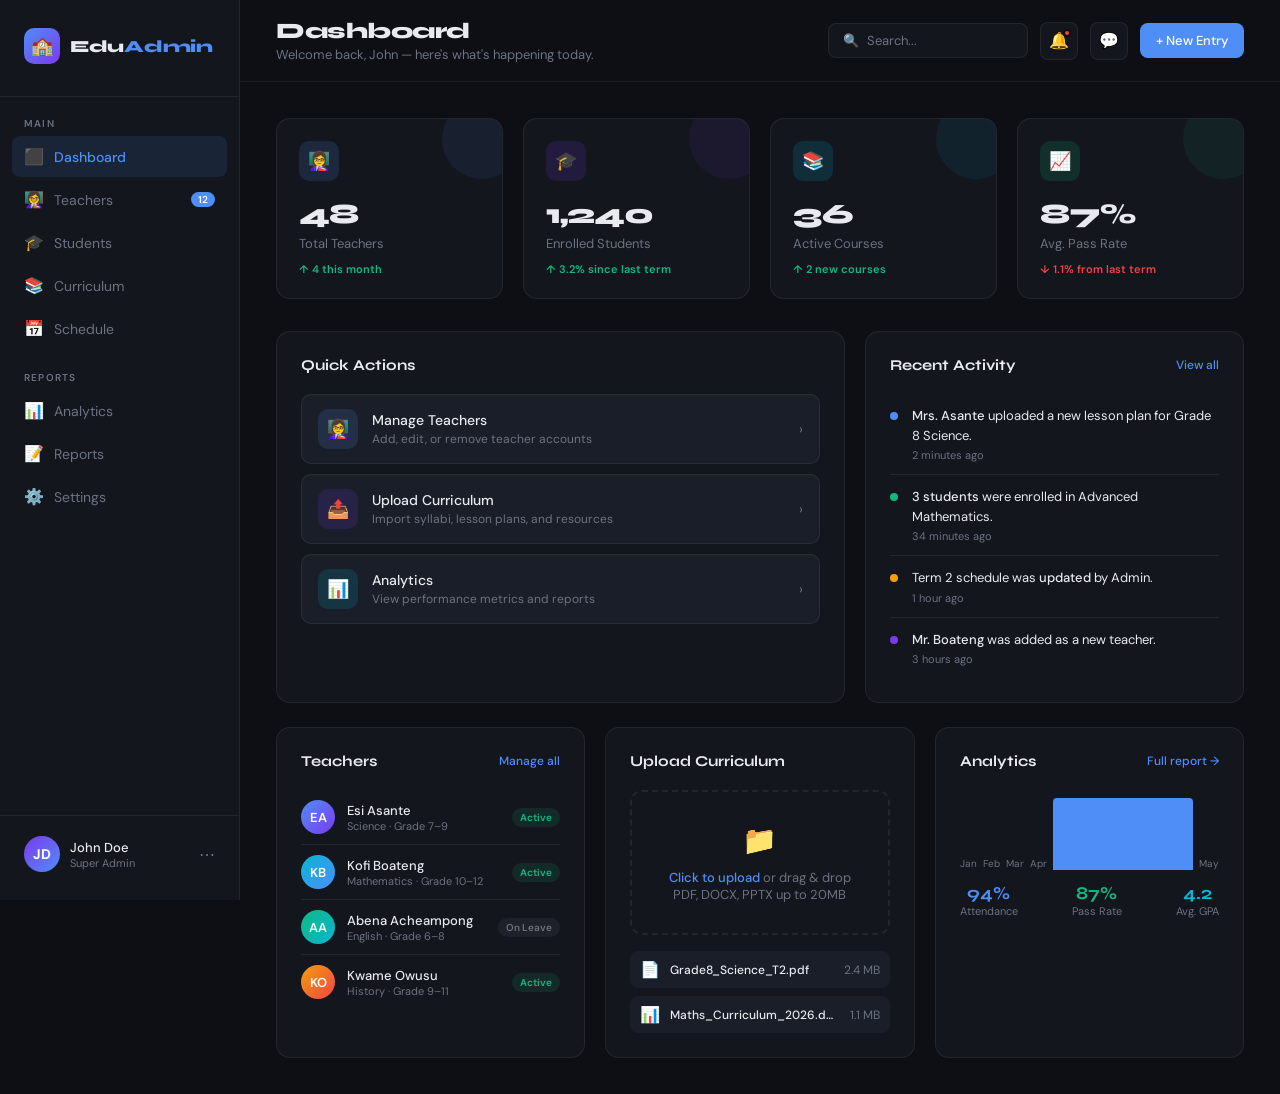
==== admin.html @ bd1aaef9 "Create admin.html" ====
<!DOCTYPE html>
<html lang="en">
<head>
  <meta charset="UTF-8">
  <meta name="viewport" content="width=device-width, initial-scale=1.0">
  <title>Admin Portal</title>
  <link href="https://fonts.googleapis.com/css2?family=DM+Sans:wght@300;400;500;600&family=Syne:wght@700;800&display=swap" rel="stylesheet">
  <style>
    *, *::before, *::after { box-sizing: border-box; margin: 0; padding: 0; }

    :root {
      --bg: #0d0f14;
      --surface: #13161d;
      --surface-2: #1a1e28;
      --border: rgba(255,255,255,0.07);
      --accent: #4f8ef7;
      --accent-2: #7c3aed;
      --accent-3: #06b6d4;
      --text: #e8eaf0;
      --muted: #6b7280;
      --success: #10b981;
      --warning: #f59e0b;
      --danger: #ef4444;
    }

    body {
      font-family: 'DM Sans', sans-serif;
      background: var(--bg);
      color: var(--text);
      min-height: 100vh;
      display: flex;
      overflow-x: hidden;
    }

    /* Sidebar */
    .sidebar {
      width: 240px;
      background: var(--surface);
      border-right: 1px solid var(--border);
      display: flex;
      flex-direction: column;
      padding: 28px 0;
      position: fixed;
      top: 0; left: 0; bottom: 0;
      z-index: 100;
      animation: slideInLeft 0.5s ease both;
    }

    @keyframes slideInLeft {
      from { transform: translateX(-20px); opacity: 0; }
      to   { transform: translateX(0);     opacity: 1; }
    }

    .logo {
      display: flex;
      align-items: center;
      gap: 10px;
      padding: 0 24px 32px;
      border-bottom: 1px solid var(--border);
      margin-bottom: 20px;
    }

    .logo-icon {
      width: 36px; height: 36px;
      background: linear-gradient(135deg, var(--accent), var(--accent-2));
      border-radius: 10px;
      display: flex; align-items: center; justify-content: center;
      font-size: 18px;
    }

    .logo-text {
      font-family: 'Syne', sans-serif;
      font-size: 17px;
      font-weight: 800;
      letter-spacing: -0.3px;
    }

    .logo-text span { color: var(--accent); }

    .nav-section {
      padding: 0 12px;
      margin-bottom: 8px;
    }

    .nav-label {
      font-size: 10px;
      font-weight: 600;
      letter-spacing: 1.2px;
      text-transform: uppercase;
      color: var(--muted);
      padding: 0 12px;
      margin-bottom: 6px;
    }

    .nav-item {
      display: flex;
      align-items: center;
      gap: 10px;
      padding: 10px 12px;
      border-radius: 8px;
      cursor: pointer;
      font-size: 14px;
      font-weight: 400;
      color: var(--muted);
      transition: all 0.2s ease;
      text-decoration: none;
      margin-bottom: 2px;
    }

    .nav-item:hover { background: var(--surface-2); color: var(--text); }

    .nav-item.active {
      background: rgba(79,142,247,0.12);
      color: var(--accent);
      font-weight: 500;
    }

    .nav-item .icon { font-size: 16px; width: 20px; text-align: center; }

    .nav-item .badge {
      margin-left: auto;
      background: var(--accent);
      color: #fff;
      font-size: 10px;
      font-weight: 600;
      padding: 1px 7px;
      border-radius: 20px;
    }

    .sidebar-footer {
      margin-top: auto;
      padding: 20px 24px 0;
      border-top: 1px solid var(--border);
    }

    .admin-profile {
      display: flex;
      align-items: center;
      gap: 10px;
    }

    .avatar {
      width: 36px; height: 36px;
      border-radius: 50%;
      background: linear-gradient(135deg, var(--accent-2), var(--accent));
      display: flex; align-items: center; justify-content: center;
      font-size: 14px; font-weight: 700;
      color: #fff; flex-shrink: 0;
    }

    .admin-info { flex: 1; min-width: 0; }
    .admin-name { font-size: 13px; font-weight: 500; }
    .admin-role { font-size: 11px; color: var(--muted); }

    /* Main content */
    .main {
      margin-left: 240px;
      flex: 1;
      display: flex;
      flex-direction: column;
    }

    /* Topbar */
    .topbar {
      display: flex;
      align-items: center;
      justify-content: space-between;
      padding: 18px 36px;
      border-bottom: 1px solid var(--border);
      background: var(--bg);
      position: sticky; top: 0; z-index: 50;
      animation: fadeDown 0.4s ease both;
    }

    @keyframes fadeDown {
      from { transform: translateY(-10px); opacity: 0; }
      to   { transform: translateY(0); opacity: 1; }
    }

    .page-title h1 {
      font-family: 'Syne', sans-serif;
      font-size: 22px;
      font-weight: 800;
      letter-spacing: -0.5px;
    }

    .page-title p { font-size: 13px; color: var(--muted); margin-top: 2px; }

    .topbar-actions { display: flex; align-items: center; gap: 12px; }

    .search-box {
      display: flex;
      align-items: center;
      gap: 8px;
      background: var(--surface);
      border: 1px solid var(--border);
      border-radius: 8px;
      padding: 8px 14px;
      font-size: 13px;
      color: var(--muted);
      width: 200px;
      cursor: text;
      transition: border 0.2s;
    }

    .search-box:hover { border-color: rgba(79,142,247,0.3); }

    .icon-btn {
      width: 38px; height: 38px;
      background: var(--surface);
      border: 1px solid var(--border);
      border-radius: 8px;
      display: flex; align-items: center; justify-content: center;
      cursor: pointer;
      font-size: 16px;
      transition: all 0.2s;
      position: relative;
    }

    .icon-btn:hover { background: var(--surface-2); border-color: rgba(79,142,247,0.3); }

    .notif-dot {
      width: 8px; height: 8px;
      background: var(--danger);
      border-radius: 50%;
      position: absolute;
      top: 6px; right: 6px;
      border: 2px solid var(--bg);
    }

    /* Content area */
    .content {
      padding: 36px;
      flex: 1;
    }

    /* Stats row */
    .stats-grid {
      display: grid;
      grid-template-columns: repeat(4, 1fr);
      gap: 20px;
      margin-bottom: 32px;
    }

    .stat-card {
      background: var(--surface);
      border: 1px solid var(--border);
      border-radius: 14px;
      padding: 22px;
      position: relative;
      overflow: hidden;
      animation: fadeUp 0.5s ease both;
    }

    .stat-card:nth-child(1) { animation-delay: 0.05s; }
    .stat-card:nth-child(2) { animation-delay: 0.10s; }
    .stat-card:nth-child(3) { animation-delay: 0.15s; }
    .stat-card:nth-child(4) { animation-delay: 0.20s; }

    @keyframes fadeUp {
      from { transform: translateY(16px); opacity: 0; }
      to   { transform: translateY(0);    opacity: 1; }
    }

    .stat-card::before {
      content: '';
      position: absolute;
      top: 0; right: 0;
      width: 80px; height: 80px;
      border-radius: 50%;
      opacity: 0.08;
      transform: translate(20px, -20px);
    }

    .stat-card.blue::before   { background: var(--accent); }
    .stat-card.purple::before { background: var(--accent-2); }
    .stat-card.cyan::before   { background: var(--accent-3); }
    .stat-card.green::before  { background: var(--success); }

    .stat-icon {
      width: 40px; height: 40px;
      border-radius: 10px;
      display: flex; align-items: center; justify-content: center;
      font-size: 18px;
      margin-bottom: 16px;
    }

    .stat-card.blue   .stat-icon { background: rgba(79,142,247,0.15); }
    .stat-card.purple .stat-icon { background: rgba(124,58,237,0.15); }
    .stat-card.cyan   .stat-icon { background: rgba(6,182,212,0.15); }
    .stat-card.green  .stat-icon { background: rgba(16,185,129,0.15); }

    .stat-value {
      font-family: 'Syne', sans-serif;
      font-size: 28px;
      font-weight: 800;
      letter-spacing: -1px;
      margin-bottom: 4px;
    }

    .stat-label { font-size: 13px; color: var(--muted); }

    .stat-change {
      font-size: 11px;
      font-weight: 600;
      margin-top: 10px;
      display: flex;
      align-items: center;
      gap: 4px;
    }

    .stat-change.up   { color: var(--success); }
    .stat-change.down { color: var(--danger);  }

    /* Cards grid */
    .cards-grid {
      display: grid;
      grid-template-columns: 1.5fr 1fr;
      gap: 20px;
      margin-bottom: 24px;
    }

    .panel {
      background: var(--surface);
      border: 1px solid var(--border);
      border-radius: 14px;
      padding: 24px;
      animation: fadeUp 0.5s ease both;
      animation-delay: 0.25s;
    }

    .panel-header {
      display: flex;
      align-items: center;
      justify-content: space-between;
      margin-bottom: 20px;
    }

    .panel-title {
      font-family: 'Syne', sans-serif;
      font-size: 15px;
      font-weight: 700;
    }

    .panel-action {
      font-size: 12px;
      color: var(--accent);
      cursor: pointer;
      font-weight: 500;
    }

    .panel-action:hover { text-decoration: underline; }

    /* Quick actions */
    .action-list { display: flex; flex-direction: column; gap: 10px; }

    .action-item {
      display: flex;
      align-items: center;
      gap: 14px;
      padding: 14px 16px;
      background: var(--surface-2);
      border: 1px solid var(--border);
      border-radius: 10px;
      cursor: pointer;
      transition: all 0.2s ease;
      text-decoration: none;
      color: inherit;
    }

    .action-item:hover {
      border-color: rgba(79,142,247,0.3);
      transform: translateX(4px);
    }

    .action-item-icon {
      width: 40px; height: 40px;
      border-radius: 10px;
      display: flex; align-items: center; justify-content: center;
      font-size: 18px;
      flex-shrink: 0;
    }

    .action-item-icon.blue   { background: rgba(79,142,247,0.15); }
    .action-item-icon.purple { background: rgba(124,58,237,0.15); }
    .action-item-icon.cyan   { background: rgba(6,182,212,0.15);  }

    .action-item-info { flex: 1; }
    .action-item-title { font-size: 14px; font-weight: 500; margin-bottom: 2px; }
    .action-item-desc  { font-size: 12px; color: var(--muted); }
    .action-item-arrow { color: var(--muted); font-size: 14px; }

    /* Activity feed */
    .activity-list { display: flex; flex-direction: column; gap: 0; }

    .activity-item {
      display: flex;
      gap: 14px;
      padding: 12px 0;
      border-bottom: 1px solid var(--border);
      animation: fadeUp 0.4s ease both;
    }

    .activity-item:last-child { border-bottom: none; }
    .activity-item:nth-child(1) { animation-delay: 0.30s; }
    .activity-item:nth-child(2) { animation-delay: 0.35s; }
    .activity-item:nth-child(3) { animation-delay: 0.40s; }
    .activity-item:nth-child(4) { animation-delay: 0.45s; }

    .activity-dot {
      width: 8px; height: 8px;
      border-radius: 50%;
      margin-top: 6px;
      flex-shrink: 0;
    }

    .activity-dot.blue   { background: var(--accent);   }
    .activity-dot.green  { background: var(--success);  }
    .activity-dot.yellow { background: var(--warning);  }
    .activity-dot.purple { background: var(--accent-2); }

    .activity-text { font-size: 13px; line-height: 1.5; }
    .activity-text strong { font-weight: 500; }
    .activity-time { font-size: 11px; color: var(--muted); margin-top: 3px; }

    /* Bottom row */
    .bottom-grid {
      display: grid;
      grid-template-columns: 1fr 1fr 1fr;
      gap: 20px;
    }

    /* Teacher list */
    .teacher-item {
      display: flex;
      align-items: center;
      gap: 12px;
      padding: 10px 0;
      border-bottom: 1px solid var(--border);
    }

    .teacher-item:last-child { border-bottom: none; }

    .teacher-avatar {
      width: 34px; height: 34px;
      border-radius: 50%;
      display: flex; align-items: center; justify-content: center;
      font-size: 13px; font-weight: 600;
      color: #fff; flex-shrink: 0;
    }

    .teacher-name { font-size: 13px; font-weight: 500; }
    .teacher-subject { font-size: 11px; color: var(--muted); }

    .teacher-status {
      margin-left: auto;
      font-size: 10px;
      font-weight: 600;
      padding: 3px 8px;
      border-radius: 20px;
    }

    .teacher-status.active {
      background: rgba(16,185,129,0.12);
      color: var(--success);
    }

    .teacher-status.inactive {
      background: rgba(107,114,128,0.12);
      color: var(--muted);
    }

    /* Upload zone */
    .upload-zone {
      border: 2px dashed var(--border);
      border-radius: 12px;
      padding: 30px 20px;
      text-align: center;
      cursor: pointer;
      transition: all 0.2s;
      margin-bottom: 16px;
    }

    .upload-zone:hover {
      border-color: rgba(79,142,247,0.5);
      background: rgba(79,142,247,0.04);
    }

    .upload-icon { font-size: 28px; margin-bottom: 10px; }
    .upload-text { font-size: 13px; color: var(--muted); }
    .upload-text strong { color: var(--accent); font-weight: 500; }

    .recent-files { display: flex; flex-direction: column; gap: 8px; }

    .file-item {
      display: flex;
      align-items: center;
      gap: 10px;
      padding: 8px 10px;
      background: var(--surface-2);
      border-radius: 8px;
      font-size: 12px;
    }

    .file-item-icon { font-size: 16px; }
    .file-item-name { flex: 1; font-weight: 500; white-space: nowrap; overflow: hidden; text-overflow: ellipsis; }
    .file-item-size { color: var(--muted); flex-shrink: 0; }

    /* Analytics mini */
    .chart-bars {
      display: flex;
      align-items: flex-end;
      gap: 6px;
      height: 80px;
      margin-bottom: 12px;
    }

    .bar-wrap { flex: 1; display: flex; flex-direction: column; align-items: center; gap: 4px; }

    .bar {
      width: 100%;
      border-radius: 4px 4px 0 0;
      background: rgba(79,142,247,0.25);
      transition: background 0.2s;
      cursor: pointer;
      animation: growBar 0.6s ease both;
    }

    @keyframes growBar {
      from { transform: scaleY(0); transform-origin: bottom; }
      to   { transform: scaleY(1); transform-origin: bottom; }
    }

    .bar:hover { background: var(--accent); }
    .bar.highlight { background: var(--accent); }

    .bar-label { font-size: 10px; color: var(--muted); }

    .analytics-summary {
      display: flex;
      justify-content: space-between;
      gap: 12px;
    }

    .mini-stat { text-align: center; }
    .mini-stat-val { font-size: 18px; font-weight: 700; font-family: 'Syne', sans-serif; }
    .mini-stat-lbl { font-size: 11px; color: var(--muted); }

    /* Btn */
    .btn {
      display: inline-flex;
      align-items: center;
      gap: 6px;
      padding: 9px 16px;
      border-radius: 8px;
      font-size: 13px;
      font-weight: 500;
      cursor: pointer;
      border: none;
      transition: all 0.2s;
      font-family: inherit;
    }

    .btn-primary {
      background: var(--accent);
      color: #fff;
    }

    .btn-primary:hover { background: #3a7de8; transform: translateY(-1px); }

    .btn-ghost {
      background: transparent;
      color: var(--muted);
      border: 1px solid var(--border);
    }

    .btn-ghost:hover { background: var(--surface-2); color: var(--text); }

    /* Scrollbar */
    ::-webkit-scrollbar { width: 6px; }
    ::-webkit-scrollbar-track { background: transparent; }
    ::-webkit-scrollbar-thumb { background: var(--surface-2); border-radius: 3px; }
  </style>
</head>
<body>

  <!-- Sidebar -->
  <aside class="sidebar">
    <div class="logo">
      <div class="logo-icon">🏫</div>
      <div class="logo-text">Edu<span>Admin</span></div>
    </div>

    <div class="nav-section">
      <div class="nav-label">Main</div>
      <a class="nav-item active" href="#">
        <span class="icon">⬛</span> Dashboard
      </a>
      <a class="nav-item" href="#">
        <span class="icon">👩‍🏫</span> Teachers
        <span class="badge">12</span>
      </a>
      <a class="nav-item" href="#">
        <span class="icon">🎓</span> Students
      </a>
      <a class="nav-item" href="#">
        <span class="icon">📚</span> Curriculum
      </a>
      <a class="nav-item" href="#">
        <span class="icon">📅</span> Schedule
      </a>
    </div>

    <div class="nav-section" style="margin-top: 12px;">
      <div class="nav-label">Reports</div>
      <a class="nav-item" href="#">
        <span class="icon">📊</span> Analytics
      </a>
      <a class="nav-item" href="#">
        <span class="icon">📝</span> Reports
      </a>
      <a class="nav-item" href="#">
        <span class="icon">⚙️</span> Settings
      </a>
    </div>

    <div class="sidebar-footer">
      <div class="admin-profile">
        <div class="avatar">JD</div>
        <div class="admin-info">
          <div class="admin-name">John Doe</div>
          <div class="admin-role">Super Admin</div>
        </div>
        <span style="cursor:pointer; color: var(--muted); font-size:16px;">⋯</span>
      </div>
    </div>
  </aside>

  <!-- Main -->
  <div class="main">

    <!-- Topbar -->
    <header class="topbar">
      <div class="page-title">
        <h1>Dashboard</h1>
        <p>Welcome back, John — here's what's happening today.</p>
      </div>
      <div class="topbar-actions">
        <div class="search-box">
          🔍 <span>Search...</span>
        </div>
        <div class="icon-btn">
          🔔
          <span class="notif-dot"></span>
        </div>
        <div class="icon-btn">💬</div>
        <button class="btn btn-primary">+ New Entry</button>
      </div>
    </header>

    <!-- Content -->
    <div class="content">

      <!-- Stats -->
      <div class="stats-grid">
        <div class="stat-card blue">
          <div class="stat-icon">👩‍🏫</div>
          <div class="stat-value">48</div>
          <div class="stat-label">Total Teachers</div>
          <div class="stat-change up">↑ 4 this month</div>
        </div>
        <div class="stat-card purple">
          <div class="stat-icon">🎓</div>
          <div class="stat-value">1,240</div>
          <div class="stat-label">Enrolled Students</div>
          <div class="stat-change up">↑ 3.2% since last term</div>
        </div>
        <div class="stat-card cyan">
          <div class="stat-icon">📚</div>
          <div class="stat-value">36</div>
          <div class="stat-label">Active Courses</div>
          <div class="stat-change up">↑ 2 new courses</div>
        </div>
        <div class="stat-card green">
          <div class="stat-icon">📈</div>
          <div class="stat-value">87%</div>
          <div class="stat-label">Avg. Pass Rate</div>
          <div class="stat-change down">↓ 1.1% from last term</div>
        </div>
      </div>

      <!-- Cards row -->
      <div class="cards-grid">

        <!-- Quick Actions -->
        <div class="panel">
          <div class="panel-header">
            <div class="panel-title">Quick Actions</div>
          </div>
          <div class="action-list">
            <a class="action-item" href="#">
              <div class="action-item-icon blue">👩‍🏫</div>
              <div class="action-item-info">
                <div class="action-item-title">Manage Teachers</div>
                <div class="action-item-desc">Add, edit, or remove teacher accounts</div>
              </div>
              <span class="action-item-arrow">›</span>
            </a>
            <a class="action-item" href="#">
              <div class="action-item-icon purple">📤</div>
              <div class="action-item-info">
                <div class="action-item-title">Upload Curriculum</div>
                <div class="action-item-desc">Import syllabi, lesson plans, and resources</div>
              </div>
              <span class="action-item-arrow">›</span>
            </a>
            <a class="action-item" href="#">
              <div class="action-item-icon cyan">📊</div>
              <div class="action-item-info">
                <div class="action-item-title">Analytics</div>
                <div class="action-item-desc">View performance metrics and reports</div>
              </div>
              <span class="action-item-arrow">›</span>
            </a>
          </div>
        </div>

        <!-- Recent Activity -->
        <div class="panel">
          <div class="panel-header">
            <div class="panel-title">Recent Activity</div>
            <span class="panel-action">View all</span>
          </div>
          <div class="activity-list">
            <div class="activity-item">
              <div class="activity-dot blue"></div>
              <div>
                <div class="activity-text"><strong>Mrs. Asante</strong> uploaded a new lesson plan for Grade 8 Science.</div>
                <div class="activity-time">2 minutes ago</div>
              </div>
            </div>
            <div class="activity-item">
              <div class="activity-dot green"></div>
              <div>
                <div class="activity-text"><strong>3 students</strong> were enrolled in Advanced Mathematics.</div>
                <div class="activity-time">34 minutes ago</div>
              </div>
            </div>
            <div class="activity-item">
              <div class="activity-dot yellow"></div>
              <div>
                <div class="activity-text">Term 2 schedule was <strong>updated</strong> by Admin.</div>
                <div class="activity-time">1 hour ago</div>
              </div>
            </div>
            <div class="activity-item">
              <div class="activity-dot purple"></div>
              <div>
                <div class="activity-text"><strong>Mr. Boateng</strong> was added as a new teacher.</div>
                <div class="activity-time">3 hours ago</div>
              </div>
            </div>
          </div>
        </div>
      </div>

      <!-- Bottom row -->
      <div class="bottom-grid">

        <!-- Teachers -->
        <div class="panel">
          <div class="panel-header">
            <div class="panel-title">Teachers</div>
            <span class="panel-action">Manage all</span>
          </div>
          <div>
            <div class="teacher-item">
              <div class="teacher-avatar" style="background: linear-gradient(135deg,#4f8ef7,#7c3aed);">EA</div>
              <div>
                <div class="teacher-name">Esi Asante</div>
                <div class="teacher-subject">Science · Grade 7–9</div>
              </div>
              <span class="teacher-status active">Active</span>
            </div>
            <div class="teacher-item">
              <div class="teacher-avatar" style="background: linear-gradient(135deg,#06b6d4,#4f8ef7);">KB</div>
              <div>
                <div class="teacher-name">Kofi Boateng</div>
                <div class="teacher-subject">Mathematics · Grade 10–12</div>
              </div>
              <span class="teacher-status active">Active</span>
            </div>
            <div class="teacher-item">
              <div class="teacher-avatar" style="background: linear-gradient(135deg,#10b981,#06b6d4);">AA</div>
              <div>
                <div class="teacher-name">Abena Acheampong</div>
                <div class="teacher-subject">English · Grade 6–8</div>
              </div>
              <span class="teacher-status inactive">On Leave</span>
            </div>
            <div class="teacher-item">
              <div class="teacher-avatar" style="background: linear-gradient(135deg,#f59e0b,#ef4444);">KO</div>
              <div>
                <div class="teacher-name">Kwame Owusu</div>
                <div class="teacher-subject">History · Grade 9–11</div>
              </div>
              <span class="teacher-status active">Active</span>
            </div>
          </div>
        </div>

        <!-- Upload Curriculum -->
        <div class="panel">
          <div class="panel-header">
            <div class="panel-title">Upload Curriculum</div>
          </div>
          <div class="upload-zone">
            <div class="upload-icon">📁</div>
            <div class="upload-text"><strong>Click to upload</strong> or drag & drop<br>PDF, DOCX, PPTX up to 20MB</div>
          </div>
          <div class="recent-files">
            <div class="file-item">
              <span class="file-item-icon">📄</span>
              <span class="file-item-name">Grade8_Science_T2.pdf</span>
              <span class="file-item-size">2.4 MB</span>
            </div>
            <div class="file-item">
              <span class="file-item-icon">📊</span>
              <span class="file-item-name">Maths_Curriculum_2026.docx</span>
              <span class="file-item-size">1.1 MB</span>
            </div>
          </div>
        </div>

        <!-- Analytics -->
        <div class="panel">
          <div class="panel-header">
            <div class="panel-title">Analytics</div>
            <span class="panel-action">Full report →</span>
          </div>
          <div class="chart-bars">
            <div class="bar-wrap">
              <div class="bar" style="height:45%; animation-delay:0.3s;"></div>
              <span class="bar-label">Jan</span>
            </div>
            <div class="bar-wrap">
              <div class="bar" style="height:62%; animation-delay:0.35s;"></div>
              <span class="bar-label">Feb</span>
            </div>
            <div class="bar-wrap">
              <div class="bar" style="height:55%; animation-delay:0.40s;"></div>
              <span class="bar-label">Mar</span>
            </div>
            <div class="bar-wrap">
              <div class="bar" style="height:78%; animation-delay:0.45s;"></div>
              <span class="bar-label">Apr</span>
            </div>
            <div class="bar highlight" style="height:90%; animation-delay:0.50s; border-radius:4px 4px 0 0;"></div>
            <div class="bar-wrap" style="flex:1; align-items:center;">
              <div class="bar highlight" style="height:90%; animation-delay:0.50s; width:100%;"></div>
              <span class="bar-label">May</span>
            </div>
          </div>
          <div class="analytics-summary">
            <div class="mini-stat">
              <div class="mini-stat-val" style="color:var(--accent);">94%</div>
              <div class="mini-stat-lbl">Attendance</div>
            </div>
            <div class="mini-stat">
              <div class="mini-stat-val" style="color:var(--success);">87%</div>
              <div class="mini-stat-lbl">Pass Rate</div>
            </div>
            <div class="mini-stat">
              <div class="mini-stat-val" style="color:var(--accent-3);">4.2</div>
              <div class="mini-stat-lbl">Avg. GPA</div>
            </div>
          </div>
        </div>

      </div>
    </div>
  </div>

</body>
</html>
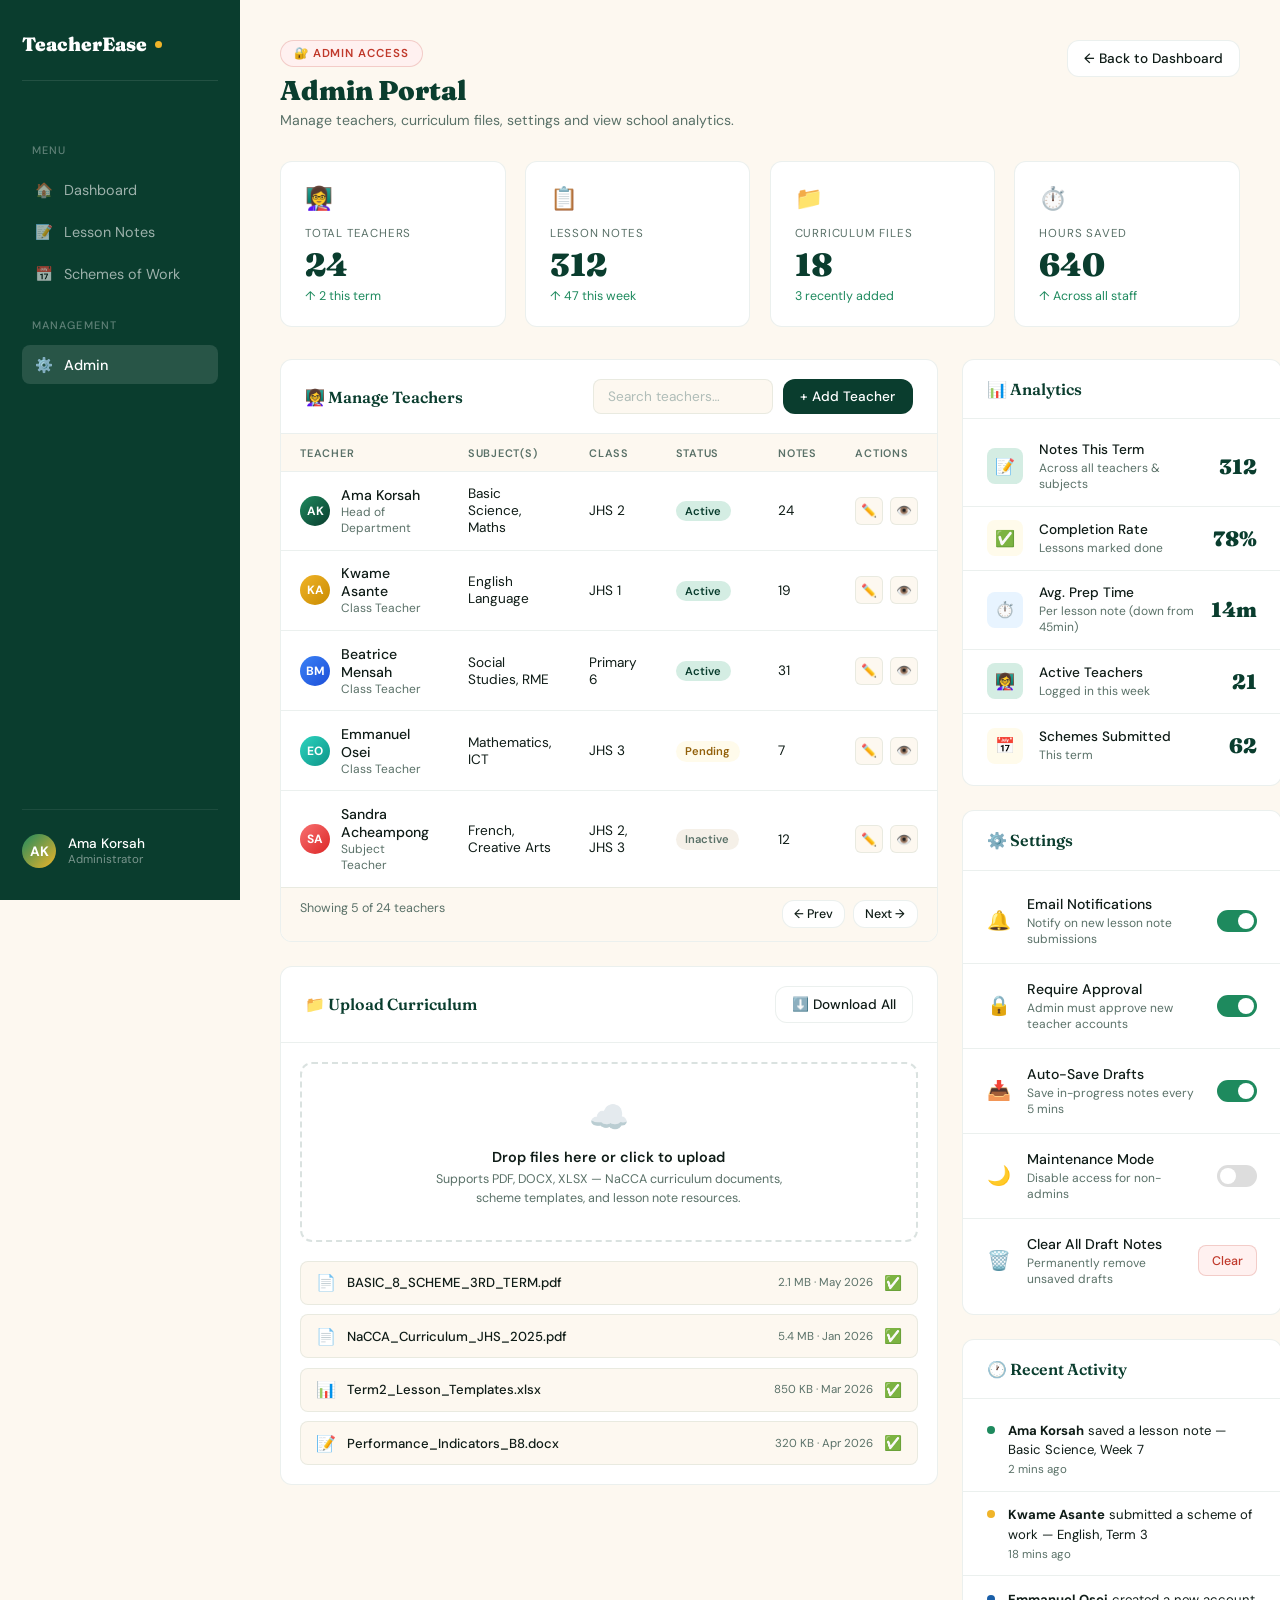
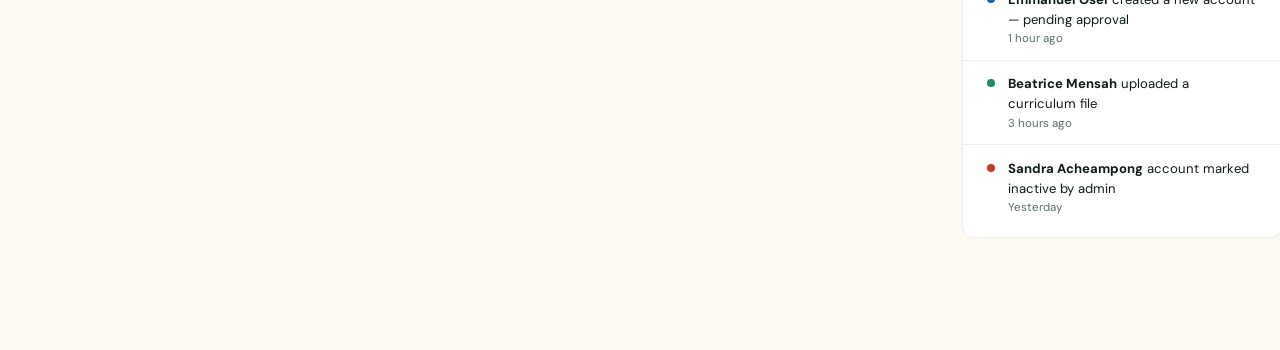
==== commit c37867e5: "Add files via upload" ====
--- a/admin.html
+++ b/admin.html
@@ -1,885 +1,929 @@
 <!DOCTYPE html>
 <html lang="en">
 <head>
-  <meta charset="UTF-8">
-  <meta name="viewport" content="width=device-width, initial-scale=1.0">
-  <title>Admin Portal</title>
-  <link href="https://fonts.googleapis.com/css2?family=DM+Sans:wght@300;400;500;600&family=Syne:wght@700;800&display=swap" rel="stylesheet">
+  <meta charset="UTF-8" />
+  <meta name="viewport" content="width=device-width, initial-scale=1.0" />
+  <title>Admin Portal — TeacherEase Ghana</title>
+  <meta name="description" content="TeacherEase Ghana Admin Portal — manage teachers, upload curriculum, and view analytics." />
+  <link rel="preconnect" href="https://fonts.googleapis.com" />
+  <link rel="preconnect" href="https://fonts.gstatic.com" crossorigin />
+  <link href="https://fonts.googleapis.com/css2?family=Fraunces:ital,wght@0,400;0,600;0,900;1,400&family=DM+Sans:wght@300;400;500&display=swap" rel="stylesheet" />
   <style>
     *, *::before, *::after { box-sizing: border-box; margin: 0; padding: 0; }
 
     :root {
-      --bg: #0d0f14;
-      --surface: #13161d;
-      --surface-2: #1a1e28;
-      --border: rgba(255,255,255,0.07);
-      --accent: #4f8ef7;
-      --accent-2: #7c3aed;
-      --accent-3: #06b6d4;
-      --text: #e8eaf0;
-      --muted: #6b7280;
-      --success: #10b981;
-      --warning: #f59e0b;
-      --danger: #ef4444;
-    }
+      --green-dark:   #0a3d2e;
+      --green-mid:    #145c42;
+      --green-fresh:  #1e8a5e;
+      --green-light:  #d4ede3;
+      --gold:         #f0b429;
+      --gold-bg:      #fffbeb;
+      --gold-light:   #fde68a;
+      --cream:        #fdf8f0;
+      --white:        #ffffff;
+      --text-dark:    #0f1c17;
+      --text-muted:   #5a7168;
+      --border:       rgba(10, 61, 46, 0.08);
+      --red-bg:       #fff1f0;
+      --red:          #c0392b;
+      --blue-bg:      #e8f4ff;
+      --blue:         #1a5fa8;
+      --sidebar-w:    240px;
+      --radius:       12px;
+    }
+
+    html { scroll-behavior: smooth; }
 
     body {
       font-family: 'DM Sans', sans-serif;
-      background: var(--bg);
-      color: var(--text);
+      background: var(--cream);
+      color: var(--text-dark);
+      display: flex;
       min-height: 100vh;
-      display: flex;
       overflow-x: hidden;
     }
 
-    /* Sidebar */
+    /* ─── SIDEBAR ─── */
     .sidebar {
-      width: 240px;
-      background: var(--surface);
-      border-right: 1px solid var(--border);
+      width: var(--sidebar-w);
+      background: var(--green-dark);
+      min-height: 100vh;
+      position: fixed;
+      top: 0; left: 0;
       display: flex;
       flex-direction: column;
-      padding: 28px 0;
-      position: fixed;
-      top: 0; left: 0; bottom: 0;
-      z-index: 100;
-      animation: slideInLeft 0.5s ease both;
-    }
-
-    @keyframes slideInLeft {
-      from { transform: translateX(-20px); opacity: 0; }
-      to   { transform: translateX(0);     opacity: 1; }
-    }
-
-    .logo {
+      padding: 2rem 1.4rem;
+      z-index: 50;
+    }
+
+    .sidebar-logo {
+      font-family: 'Fraunces', serif;
+      font-weight: 900;
+      font-size: 1.2rem;
+      color: var(--white);
+      text-decoration: none;
       display: flex;
       align-items: center;
-      gap: 10px;
-      padding: 0 24px 32px;
-      border-bottom: 1px solid var(--border);
-      margin-bottom: 20px;
-    }
-
-    .logo-icon {
-      width: 36px; height: 36px;
-      background: linear-gradient(135deg, var(--accent), var(--accent-2));
-      border-radius: 10px;
-      display: flex; align-items: center; justify-content: center;
-      font-size: 18px;
-    }
-
-    .logo-text {
-      font-family: 'Syne', sans-serif;
-      font-size: 17px;
-      font-weight: 800;
-      letter-spacing: -0.3px;
-    }
-
-    .logo-text span { color: var(--accent); }
-
-    .nav-section {
-      padding: 0 12px;
-      margin-bottom: 8px;
-    }
-
-    .nav-label {
-      font-size: 10px;
-      font-weight: 600;
-      letter-spacing: 1.2px;
+      gap: 0.5rem;
+      margin-bottom: 2.5rem;
+      padding-bottom: 1.5rem;
+      border-bottom: 1px solid rgba(255,255,255,0.1);
+    }
+
+    .sidebar-logo .dot { width: 7px; height: 7px; background: var(--gold); border-radius: 50%; }
+
+    .sidebar-section-label {
+      font-size: 0.68rem;
+      font-weight: 500;
       text-transform: uppercase;
-      color: var(--muted);
-      padding: 0 12px;
-      margin-bottom: 6px;
-    }
-
-    .nav-item {
+      letter-spacing: 0.1em;
+      color: rgba(255,255,255,0.35);
+      margin-bottom: 0.6rem;
+      margin-top: 1.4rem;
+      padding: 0 0.6rem;
+    }
+
+    .sidebar nav { display: flex; flex-direction: column; gap: 0.2rem; flex: 1; }
+
+    .sidebar nav a {
       display: flex;
       align-items: center;
-      gap: 10px;
-      padding: 10px 12px;
+      gap: 0.7rem;
+      text-decoration: none;
+      color: rgba(255,255,255,0.6);
+      font-size: 0.9rem;
+      font-weight: 400;
+      padding: 0.65rem 0.8rem;
       border-radius: 8px;
-      cursor: pointer;
-      font-size: 14px;
-      font-weight: 400;
-      color: var(--muted);
-      transition: all 0.2s ease;
-      text-decoration: none;
-      margin-bottom: 2px;
-    }
-
-    .nav-item:hover { background: var(--surface-2); color: var(--text); }
-
-    .nav-item.active {
-      background: rgba(79,142,247,0.12);
-      color: var(--accent);
-      font-weight: 500;
-    }
-
-    .nav-item .icon { font-size: 16px; width: 20px; text-align: center; }
-
-    .nav-item .badge {
-      margin-left: auto;
-      background: var(--accent);
-      color: #fff;
-      font-size: 10px;
-      font-weight: 600;
-      padding: 1px 7px;
-      border-radius: 20px;
-    }
-
-    .sidebar-footer {
-      margin-top: auto;
-      padding: 20px 24px 0;
-      border-top: 1px solid var(--border);
-    }
-
-    .admin-profile {
+      transition: background 0.2s, color 0.2s;
+    }
+
+    .sidebar nav a:hover { background: rgba(255,255,255,0.07); color: var(--white); }
+    .sidebar nav a.active { background: rgba(255,255,255,0.12); color: var(--white); font-weight: 500; }
+
+    .sidebar-footer { margin-top: auto; padding-top: 1.5rem; border-top: 1px solid rgba(255,255,255,0.08); }
+    .teacher-profile { display: flex; align-items: center; gap: 0.7rem; }
+
+    .avatar {
+      width: 34px; height: 34px;
+      border-radius: 50%;
+      background: linear-gradient(135deg, var(--green-fresh), var(--gold));
+      display: flex; align-items: center; justify-content: center;
+      font-size: 0.85rem; font-weight: 700; color: var(--white); flex-shrink: 0;
+    }
+
+    .teacher-info .name { font-size: 0.85rem; color: var(--white); font-weight: 500; }
+    .teacher-info .role { font-size: 0.72rem; color: rgba(255,255,255,0.45); }
+
+    /* ─── MAIN ─── */
+    main {
+      margin-left: var(--sidebar-w);
+      flex: 1;
+      padding: 2.5rem 2.5rem 5rem;
+      max-width: calc(100vw - var(--sidebar-w));
+      animation: fadeIn 0.4s ease;
+    }
+
+    @keyframes fadeIn { from { opacity: 0; transform: translateY(10px); } to { opacity: 1; transform: translateY(0); } }
+
+    /* ─── TOP BAR ─── */
+    .topbar {
       display: flex;
-      align-items: center;
-      gap: 10px;
-    }
-
-    .avatar {
-      width: 36px; height: 36px;
-      border-radius: 50%;
-      background: linear-gradient(135deg, var(--accent-2), var(--accent));
-      display: flex; align-items: center; justify-content: center;
-      font-size: 14px; font-weight: 700;
-      color: #fff; flex-shrink: 0;
-    }
-
-    .admin-info { flex: 1; min-width: 0; }
-    .admin-name { font-size: 13px; font-weight: 500; }
-    .admin-role { font-size: 11px; color: var(--muted); }
-
-    /* Main content */
-    .main {
-      margin-left: 240px;
-      flex: 1;
-      display: flex;
-      flex-direction: column;
-    }
-
-    /* Topbar */
-    .topbar {
+      align-items: flex-start;
+      justify-content: space-between;
+      margin-bottom: 2rem;
+      flex-wrap: wrap;
+      gap: 1rem;
+    }
+
+    .topbar h1 { font-family: 'Fraunces', serif; font-size: 1.7rem; font-weight: 900; color: var(--green-dark); }
+    .topbar p { font-size: 0.88rem; color: var(--text-muted); margin-top: 0.25rem; }
+
+    .admin-badge {
+      display: inline-flex; align-items: center; gap: 0.4rem;
+      background: var(--red-bg); color: var(--red);
+      font-size: 0.72rem; font-weight: 600;
+      text-transform: uppercase; letter-spacing: 0.08em;
+      padding: 0.3rem 0.8rem; border-radius: 100px;
+      border: 1px solid rgba(192,57,43,0.2);
+      margin-bottom: 0.4rem;
+    }
+
+    /* ─── STAT CARDS ─── */
+    .stats-row {
+      display: grid;
+      grid-template-columns: repeat(4, 1fr);
+      gap: 1.2rem;
+      margin-bottom: 2rem;
+    }
+
+    .stat-card {
+      background: var(--white);
+      border-radius: var(--radius);
+      padding: 1.4rem 1.5rem;
+      border: 1px solid var(--border);
+      transition: box-shadow 0.2s, transform 0.2s;
+    }
+
+    .stat-card:hover { box-shadow: 0 8px 24px rgba(10,61,46,0.08); transform: translateY(-2px); }
+    .stat-card .stat-icon { font-size: 1.4rem; margin-bottom: 0.8rem; }
+    .stat-card .stat-label { font-size: 0.72rem; text-transform: uppercase; letter-spacing: 0.07em; color: var(--text-muted); margin-bottom: 0.5rem; }
+    .stat-card .stat-value { font-family: 'Fraunces', serif; font-size: 2rem; font-weight: 900; color: var(--green-dark); line-height: 1; margin-bottom: 0.4rem; }
+    .stat-card .stat-change { font-size: 0.78rem; color: var(--green-fresh); }
+
+    /* ─── SECTION TITLE ─── */
+    .section-head {
       display: flex;
       align-items: center;
       justify-content: space-between;
-      padding: 18px 36px;
-      border-bottom: 1px solid var(--border);
-      background: var(--bg);
-      position: sticky; top: 0; z-index: 50;
-      animation: fadeDown 0.4s ease both;
-    }
-
-    @keyframes fadeDown {
-      from { transform: translateY(-10px); opacity: 0; }
-      to   { transform: translateY(0); opacity: 1; }
-    }
-
-    .page-title h1 {
-      font-family: 'Syne', sans-serif;
-      font-size: 22px;
-      font-weight: 800;
-      letter-spacing: -0.5px;
-    }
-
-    .page-title p { font-size: 13px; color: var(--muted); margin-top: 2px; }
-
-    .topbar-actions { display: flex; align-items: center; gap: 12px; }
-
-    .search-box {
-      display: flex;
-      align-items: center;
-      gap: 8px;
-      background: var(--surface);
+      margin-bottom: 1rem;
+      flex-wrap: wrap;
+      gap: 0.5rem;
+    }
+
+    .section-head h2 { font-family: 'Fraunces', serif; font-size: 1.1rem; font-weight: 700; color: var(--green-dark); }
+
+    .btn-primary {
+      display: inline-flex; align-items: center; gap: 0.4rem;
+      background: var(--green-dark); color: var(--white);
+      padding: 0.55rem 1.1rem; border-radius: var(--radius);
+      font-size: 0.85rem; font-weight: 500; border: none; cursor: pointer;
+      text-decoration: none; transition: background 0.2s, transform 0.15s;
+      font-family: 'DM Sans', sans-serif;
+    }
+
+    .btn-primary:hover { background: var(--green-mid); transform: translateY(-1px); }
+
+    .btn-outline {
+      display: inline-flex; align-items: center; gap: 0.4rem;
+      border: 1px solid var(--border); background: var(--white);
+      color: var(--text-dark); padding: 0.55rem 1rem;
+      border-radius: var(--radius); font-size: 0.85rem; font-weight: 500;
+      cursor: pointer; text-decoration: none; transition: background 0.2s;
+      font-family: 'DM Sans', sans-serif;
+    }
+
+    .btn-outline:hover { background: var(--cream); }
+
+    .btn-danger {
+      display: inline-flex; align-items: center; gap: 0.3rem;
+      border: 1px solid rgba(192,57,43,0.2); background: var(--red-bg);
+      color: var(--red); padding: 0.4rem 0.8rem;
+      border-radius: 8px; font-size: 0.78rem; font-weight: 500;
+      cursor: pointer; transition: background 0.2s;
+      font-family: 'DM Sans', sans-serif;
+    }
+
+    .btn-danger:hover { background: #fde8e6; }
+
+    /* ─── DASHBOARD GRID ─── */
+    .admin-grid {
+      display: grid;
+      grid-template-columns: 1fr 320px;
+      gap: 1.5rem;
+      margin-bottom: 2rem;
+    }
+
+    .left-col { display: flex; flex-direction: column; gap: 1.5rem; }
+    .right-col { display: flex; flex-direction: column; gap: 1.5rem; }
+
+    /* ─── CARD BASE ─── */
+    .card {
+      background: var(--white);
+      border-radius: var(--radius);
       border: 1px solid var(--border);
-      border-radius: 8px;
-      padding: 8px 14px;
-      font-size: 13px;
-      color: var(--muted);
-      width: 200px;
-      cursor: text;
-      transition: border 0.2s;
-    }
-
-    .search-box:hover { border-color: rgba(79,142,247,0.3); }
-
-    .icon-btn {
-      width: 38px; height: 38px;
-      background: var(--surface);
-      border: 1px solid var(--border);
-      border-radius: 8px;
-      display: flex; align-items: center; justify-content: center;
-      cursor: pointer;
-      font-size: 16px;
-      transition: all 0.2s;
-      position: relative;
-    }
-
-    .icon-btn:hover { background: var(--surface-2); border-color: rgba(79,142,247,0.3); }
-
-    .notif-dot {
-      width: 8px; height: 8px;
-      background: var(--danger);
-      border-radius: 50%;
-      position: absolute;
-      top: 6px; right: 6px;
-      border: 2px solid var(--bg);
-    }
-
-    /* Content area */
-    .content {
-      padding: 36px;
-      flex: 1;
-    }
-
-    /* Stats row */
-    .stats-grid {
-      display: grid;
-      grid-template-columns: repeat(4, 1fr);
-      gap: 20px;
-      margin-bottom: 32px;
-    }
-
-    .stat-card {
-      background: var(--surface);
-      border: 1px solid var(--border);
-      border-radius: 14px;
-      padding: 22px;
-      position: relative;
       overflow: hidden;
-      animation: fadeUp 0.5s ease both;
-    }
-
-    .stat-card:nth-child(1) { animation-delay: 0.05s; }
-    .stat-card:nth-child(2) { animation-delay: 0.10s; }
-    .stat-card:nth-child(3) { animation-delay: 0.15s; }
-    .stat-card:nth-child(4) { animation-delay: 0.20s; }
-
-    @keyframes fadeUp {
-      from { transform: translateY(16px); opacity: 0; }
-      to   { transform: translateY(0);    opacity: 1; }
-    }
-
-    .stat-card::before {
-      content: '';
-      position: absolute;
-      top: 0; right: 0;
-      width: 80px; height: 80px;
-      border-radius: 50%;
-      opacity: 0.08;
-      transform: translate(20px, -20px);
-    }
-
-    .stat-card.blue::before   { background: var(--accent); }
-    .stat-card.purple::before { background: var(--accent-2); }
-    .stat-card.cyan::before   { background: var(--accent-3); }
-    .stat-card.green::before  { background: var(--success); }
-
-    .stat-icon {
-      width: 40px; height: 40px;
-      border-radius: 10px;
-      display: flex; align-items: center; justify-content: center;
-      font-size: 18px;
-      margin-bottom: 16px;
-    }
-
-    .stat-card.blue   .stat-icon { background: rgba(79,142,247,0.15); }
-    .stat-card.purple .stat-icon { background: rgba(124,58,237,0.15); }
-    .stat-card.cyan   .stat-icon { background: rgba(6,182,212,0.15); }
-    .stat-card.green  .stat-icon { background: rgba(16,185,129,0.15); }
-
-    .stat-value {
-      font-family: 'Syne', sans-serif;
-      font-size: 28px;
-      font-weight: 800;
-      letter-spacing: -1px;
-      margin-bottom: 4px;
-    }
-
-    .stat-label { font-size: 13px; color: var(--muted); }
-
-    .stat-change {
-      font-size: 11px;
-      font-weight: 600;
-      margin-top: 10px;
-      display: flex;
-      align-items: center;
-      gap: 4px;
-    }
-
-    .stat-change.up   { color: var(--success); }
-    .stat-change.down { color: var(--danger);  }
-
-    /* Cards grid */
-    .cards-grid {
-      display: grid;
-      grid-template-columns: 1.5fr 1fr;
-      gap: 20px;
-      margin-bottom: 24px;
-    }
-
-    .panel {
-      background: var(--surface);
-      border: 1px solid var(--border);
-      border-radius: 14px;
-      padding: 24px;
-      animation: fadeUp 0.5s ease both;
-      animation-delay: 0.25s;
-    }
-
-    .panel-header {
+    }
+
+    .card-head {
       display: flex;
       align-items: center;
       justify-content: space-between;
-      margin-bottom: 20px;
-    }
-
-    .panel-title {
-      font-family: 'Syne', sans-serif;
-      font-size: 15px;
-      font-weight: 700;
-    }
-
-    .panel-action {
-      font-size: 12px;
-      color: var(--accent);
-      cursor: pointer;
-      font-weight: 500;
-    }
-
-    .panel-action:hover { text-decoration: underline; }
-
-    /* Quick actions */
-    .action-list { display: flex; flex-direction: column; gap: 10px; }
-
-    .action-item {
-      display: flex;
-      align-items: center;
-      gap: 14px;
-      padding: 14px 16px;
-      background: var(--surface-2);
-      border: 1px solid var(--border);
-      border-radius: 10px;
-      cursor: pointer;
-      transition: all 0.2s ease;
-      text-decoration: none;
-      color: inherit;
-    }
-
-    .action-item:hover {
-      border-color: rgba(79,142,247,0.3);
-      transform: translateX(4px);
-    }
-
-    .action-item-icon {
-      width: 40px; height: 40px;
-      border-radius: 10px;
+      padding: 1.2rem 1.5rem;
+      border-bottom: 1px solid var(--border);
+    }
+
+    .card-head h3 { font-family: 'Fraunces', serif; font-size: 1rem; font-weight: 600; color: var(--green-dark); }
+
+    /* ─── TEACHERS TABLE ─── */
+    .teachers-table { width: 100%; border-collapse: collapse; }
+
+    .teachers-table thead th {
+      font-size: 0.68rem; font-weight: 600;
+      text-transform: uppercase; letter-spacing: 0.07em;
+      color: var(--text-muted); padding: 0.7rem 1.2rem;
+      background: var(--cream); text-align: left;
+      border-bottom: 1px solid var(--border);
+    }
+
+    .teachers-table tbody tr {
+      border-bottom: 1px solid var(--border);
+      transition: background 0.15s;
+    }
+
+    .teachers-table tbody tr:last-child { border-bottom: none; }
+    .teachers-table tbody tr:hover { background: #f8f5ee; }
+
+    .teachers-table td {
+      padding: 0.85rem 1.2rem;
+      font-size: 0.85rem;
+      vertical-align: middle;
+    }
+
+    .teacher-name-cell { display: flex; align-items: center; gap: 0.7rem; }
+
+    .t-avatar {
+      width: 30px; height: 30px; border-radius: 50%;
       display: flex; align-items: center; justify-content: center;
-      font-size: 18px;
-      flex-shrink: 0;
-    }
-
-    .action-item-icon.blue   { background: rgba(79,142,247,0.15); }
-    .action-item-icon.purple { background: rgba(124,58,237,0.15); }
-    .action-item-icon.cyan   { background: rgba(6,182,212,0.15);  }
-
-    .action-item-info { flex: 1; }
-    .action-item-title { font-size: 14px; font-weight: 500; margin-bottom: 2px; }
-    .action-item-desc  { font-size: 12px; color: var(--muted); }
-    .action-item-arrow { color: var(--muted); font-size: 14px; }
-
-    /* Activity feed */
-    .activity-list { display: flex; flex-direction: column; gap: 0; }
-
-    .activity-item {
-      display: flex;
-      gap: 14px;
-      padding: 12px 0;
-      border-bottom: 1px solid var(--border);
-      animation: fadeUp 0.4s ease both;
-    }
-
-    .activity-item:last-child { border-bottom: none; }
-    .activity-item:nth-child(1) { animation-delay: 0.30s; }
-    .activity-item:nth-child(2) { animation-delay: 0.35s; }
-    .activity-item:nth-child(3) { animation-delay: 0.40s; }
-    .activity-item:nth-child(4) { animation-delay: 0.45s; }
-
-    .activity-dot {
-      width: 8px; height: 8px;
-      border-radius: 50%;
-      margin-top: 6px;
-      flex-shrink: 0;
-    }
-
-    .activity-dot.blue   { background: var(--accent);   }
-    .activity-dot.green  { background: var(--success);  }
-    .activity-dot.yellow { background: var(--warning);  }
-    .activity-dot.purple { background: var(--accent-2); }
-
-    .activity-text { font-size: 13px; line-height: 1.5; }
-    .activity-text strong { font-weight: 500; }
-    .activity-time { font-size: 11px; color: var(--muted); margin-top: 3px; }
-
-    /* Bottom row */
-    .bottom-grid {
-      display: grid;
-      grid-template-columns: 1fr 1fr 1fr;
-      gap: 20px;
-    }
-
-    /* Teacher list */
-    .teacher-item {
-      display: flex;
-      align-items: center;
-      gap: 12px;
-      padding: 10px 0;
-      border-bottom: 1px solid var(--border);
-    }
-
-    .teacher-item:last-child { border-bottom: none; }
-
-    .teacher-avatar {
-      width: 34px; height: 34px;
-      border-radius: 50%;
+      font-size: 0.75rem; font-weight: 700; color: var(--white); flex-shrink: 0;
+    }
+
+    .av-green { background: linear-gradient(135deg, var(--green-fresh), var(--green-dark)); }
+    .av-gold  { background: linear-gradient(135deg, var(--gold), #c98b00); }
+    .av-blue  { background: linear-gradient(135deg, #3b82f6, #1d4ed8); }
+    .av-red   { background: linear-gradient(135deg, #f87171, #dc2626); }
+    .av-teal  { background: linear-gradient(135deg, #2dd4bf, #0d9488); }
+
+    .t-name  { font-weight: 500; font-size: 0.88rem; color: var(--text-dark); }
+    .t-class { font-size: 0.75rem; color: var(--text-muted); }
+
+    .status-badge {
+      font-size: 0.7rem; font-weight: 600;
+      padding: 0.2rem 0.6rem; border-radius: 100px;
+    }
+
+    .status-active   { background: var(--green-light); color: var(--green-dark); }
+    .status-inactive { background: #f5f0e8; color: var(--text-muted); }
+    .status-pending  { background: var(--gold-bg); color: #92600a; }
+
+    .action-btns { display: flex; gap: 0.4rem; }
+
+    .icon-btn {
+      width: 28px; height: 28px; border-radius: 6px;
       display: flex; align-items: center; justify-content: center;
-      font-size: 13px; font-weight: 600;
-      color: #fff; flex-shrink: 0;
-    }
-
-    .teacher-name { font-size: 13px; font-weight: 500; }
-    .teacher-subject { font-size: 11px; color: var(--muted); }
-
-    .teacher-status {
-      margin-left: auto;
-      font-size: 10px;
-      font-weight: 600;
-      padding: 3px 8px;
-      border-radius: 20px;
-    }
-
-    .teacher-status.active {
-      background: rgba(16,185,129,0.12);
-      color: var(--success);
-    }
-
-    .teacher-status.inactive {
-      background: rgba(107,114,128,0.12);
-      color: var(--muted);
-    }
-
-    /* Upload zone */
+      border: 1px solid var(--border); background: var(--cream);
+      cursor: pointer; font-size: 0.8rem;
+      transition: background 0.15s; color: var(--text-muted);
+    }
+
+    .icon-btn:hover { background: var(--green-light); }
+
+    /* ─── CURRICULUM UPLOAD ─── */
     .upload-zone {
-      border: 2px dashed var(--border);
-      border-radius: 12px;
-      padding: 30px 20px;
+      margin: 1.2rem;
+      border: 2px dashed rgba(10,61,46,0.15);
+      border-radius: var(--radius);
+      padding: 2rem;
       text-align: center;
       cursor: pointer;
-      transition: all 0.2s;
-      margin-bottom: 16px;
-    }
-
-    .upload-zone:hover {
-      border-color: rgba(79,142,247,0.5);
-      background: rgba(79,142,247,0.04);
-    }
-
-    .upload-icon { font-size: 28px; margin-bottom: 10px; }
-    .upload-text { font-size: 13px; color: var(--muted); }
-    .upload-text strong { color: var(--accent); font-weight: 500; }
-
-    .recent-files { display: flex; flex-direction: column; gap: 8px; }
-
-    .file-item {
-      display: flex;
-      align-items: center;
-      gap: 10px;
-      padding: 8px 10px;
-      background: var(--surface-2);
+      transition: border-color 0.2s, background 0.2s;
+    }
+
+    .upload-zone:hover { border-color: var(--green-fresh); background: rgba(30,138,94,0.03); }
+
+    .upload-icon { font-size: 2rem; margin-bottom: 0.6rem; }
+    .upload-zone h4 { font-size: 0.9rem; font-weight: 600; color: var(--text-dark); margin-bottom: 0.3rem; }
+    .upload-zone p { font-size: 0.78rem; color: var(--text-muted); line-height: 1.5; }
+
+    .upload-files { padding: 0 1.2rem 1.2rem; display: flex; flex-direction: column; gap: 0.6rem; }
+
+    .upload-file-row {
+      display: flex; align-items: center; gap: 0.7rem;
+      background: var(--cream); border-radius: 8px;
+      padding: 0.65rem 0.9rem; border: 1px solid var(--border);
+    }
+
+    .file-icon  { font-size: 1rem; flex-shrink: 0; }
+    .file-name  { flex: 1; font-size: 0.82rem; font-weight: 500; color: var(--text-dark); }
+    .file-meta  { font-size: 0.72rem; color: var(--text-muted); }
+    .file-check { font-size: 0.9rem; }
+
+    /* ─── ANALYTICS CARD ─── */
+    .analytics-list { padding: 0.5rem 0; }
+
+    .analytics-row {
+      display: flex; align-items: center;
+      padding: 0.85rem 1.5rem;
+      border-bottom: 1px solid var(--border);
+      gap: 1rem;
+    }
+
+    .analytics-row:last-child { border-bottom: none; }
+
+    .analytics-icon {
+      width: 36px; height: 36px; border-radius: 8px;
+      display: flex; align-items: center; justify-content: center;
+      font-size: 1rem; flex-shrink: 0;
+    }
+
+    .ai-green { background: var(--green-light); }
+    .ai-gold  { background: var(--gold-bg); }
+    .ai-blue  { background: var(--blue-bg); }
+
+    .analytics-info { flex: 1; }
+    .analytics-label { font-size: 0.85rem; font-weight: 500; color: var(--text-dark); }
+    .analytics-sub   { font-size: 0.75rem; color: var(--text-muted); margin-top: 2px; }
+
+    .analytics-val {
+      font-family: 'Fraunces', serif;
+      font-size: 1.3rem; font-weight: 900; color: var(--green-dark);
+    }
+
+    /* ─── ACTIVITY FEED ─── */
+    .activity-feed { padding: 0.5rem 0; }
+
+    .activity-item {
+      display: flex; gap: 0.8rem;
+      padding: 0.85rem 1.5rem;
+      border-bottom: 1px solid var(--border);
+      align-items: flex-start;
+    }
+
+    .activity-item:last-child { border-bottom: none; }
+
+    .activity-dot {
+      width: 8px; height: 8px; border-radius: 50%;
+      margin-top: 5px; flex-shrink: 0;
+    }
+
+    .dot-green { background: var(--green-fresh); }
+    .dot-gold  { background: var(--gold); }
+    .dot-blue  { background: var(--blue); }
+    .dot-red   { background: var(--red); }
+
+    .activity-text { font-size: 0.82rem; color: var(--text-dark); line-height: 1.5; }
+    .activity-time { font-size: 0.72rem; color: var(--text-muted); margin-top: 2px; }
+
+    /* ─── SETTINGS CARD ─── */
+    .settings-list { padding: 0.5rem 0; }
+
+    .settings-row {
+      display: flex; align-items: center;
+      padding: 1rem 1.5rem;
+      border-bottom: 1px solid var(--border);
+      gap: 1rem;
+    }
+
+    .settings-row:last-child { border-bottom: none; }
+
+    .settings-icon { font-size: 1.2rem; flex-shrink: 0; }
+    .settings-info { flex: 1; }
+    .settings-label { font-size: 0.88rem; font-weight: 500; color: var(--text-dark); }
+    .settings-sub   { font-size: 0.75rem; color: var(--text-muted); margin-top: 2px; }
+
+    /* Toggle switch */
+    .toggle-wrap { flex-shrink: 0; }
+
+    .toggle {
+      position: relative;
+      display: inline-block;
+      width: 40px; height: 22px;
+    }
+
+    .toggle input { opacity: 0; width: 0; height: 0; }
+
+    .toggle-slider {
+      position: absolute; inset: 0;
+      background: #ddd; border-radius: 100px; cursor: pointer;
+      transition: background 0.2s;
+    }
+
+    .toggle-slider::before {
+      content: '';
+      position: absolute;
+      height: 16px; width: 16px;
+      left: 3px; bottom: 3px;
+      background: var(--white); border-radius: 50%;
+      transition: transform 0.2s;
+    }
+
+    .toggle input:checked + .toggle-slider { background: var(--green-fresh); }
+    .toggle input:checked + .toggle-slider::before { transform: translateX(18px); }
+
+    /* ─── SEARCH BAR ─── */
+    .search-wrap {
+      display: flex; align-items: center; gap: 0.6rem;
+    }
+
+    .search-input {
+      font-family: 'DM Sans', sans-serif;
+      font-size: 0.85rem;
+      padding: 0.5rem 0.9rem;
+      border: 1px solid var(--border);
       border-radius: 8px;
-      font-size: 12px;
-    }
-
-    .file-item-icon { font-size: 16px; }
-    .file-item-name { flex: 1; font-weight: 500; white-space: nowrap; overflow: hidden; text-overflow: ellipsis; }
-    .file-item-size { color: var(--muted); flex-shrink: 0; }
-
-    /* Analytics mini */
-    .chart-bars {
-      display: flex;
-      align-items: flex-end;
-      gap: 6px;
-      height: 80px;
-      margin-bottom: 12px;
-    }
-
-    .bar-wrap { flex: 1; display: flex; flex-direction: column; align-items: center; gap: 4px; }
-
-    .bar {
-      width: 100%;
-      border-radius: 4px 4px 0 0;
-      background: rgba(79,142,247,0.25);
-      transition: background 0.2s;
-      cursor: pointer;
-      animation: growBar 0.6s ease both;
-    }
-
-    @keyframes growBar {
-      from { transform: scaleY(0); transform-origin: bottom; }
-      to   { transform: scaleY(1); transform-origin: bottom; }
-    }
-
-    .bar:hover { background: var(--accent); }
-    .bar.highlight { background: var(--accent); }
-
-    .bar-label { font-size: 10px; color: var(--muted); }
-
-    .analytics-summary {
-      display: flex;
-      justify-content: space-between;
-      gap: 12px;
-    }
-
-    .mini-stat { text-align: center; }
-    .mini-stat-val { font-size: 18px; font-weight: 700; font-family: 'Syne', sans-serif; }
-    .mini-stat-lbl { font-size: 11px; color: var(--muted); }
-
-    /* Btn */
-    .btn {
-      display: inline-flex;
-      align-items: center;
-      gap: 6px;
-      padding: 9px 16px;
+      background: var(--cream);
+      color: var(--text-dark);
+      outline: none;
+      width: 180px;
+      transition: border-color 0.2s, background 0.2s;
+    }
+
+    .search-input:focus { border-color: var(--green-fresh); background: var(--white); }
+    .search-input::placeholder { color: #b0bdb8; }
+
+    /* ─── RESPONSIVE ─── */
+    @media (max-width: 960px) {
+      .admin-grid { grid-template-columns: 1fr; }
+    }
+
+    @media (max-width: 768px) {
+      .sidebar { transform: translateX(-100%); }
+      main { margin-left: 0; max-width: 100vw; padding: 1.5rem 1.2rem 4rem; }
+      .stats-row { grid-template-columns: repeat(2, 1fr); }
+    }
+
+    /* ─── TOAST ─── */
+    .toast {
+      position: fixed; bottom: 2rem; right: 2rem;
+      background: var(--green-dark); color: var(--white);
+      padding: 0.8rem 1.4rem; border-radius: var(--radius);
+      font-size: 0.88rem; font-weight: 500;
+      display: flex; align-items: center; gap: 0.5rem;
+      box-shadow: 0 8px 24px rgba(10,61,46,0.25);
+      transform: translateY(80px); opacity: 0;
+      transition: transform 0.3s ease, opacity 0.3s ease;
+      z-index: 200;
+    }
+
+    .toast.show { transform: translateY(0); opacity: 1; }
+
+    /* ─── MODAL ─── */
+    .modal-overlay {
+      position: fixed; inset: 0;
+      background: rgba(10,30,20,0.5);
+      z-index: 100;
+      display: flex; align-items: center; justify-content: center;
+      opacity: 0; pointer-events: none;
+      transition: opacity 0.2s;
+    }
+
+    .modal-overlay.open { opacity: 1; pointer-events: all; }
+
+    .modal {
+      background: var(--white);
+      border-radius: 16px;
+      padding: 2rem;
+      width: 90%; max-width: 440px;
+      transform: scale(0.95);
+      transition: transform 0.2s;
+    }
+
+    .modal-overlay.open .modal { transform: scale(1); }
+
+    .modal h3 { font-family: 'Fraunces', serif; font-size: 1.2rem; font-weight: 900; color: var(--green-dark); margin-bottom: 0.4rem; }
+    .modal p  { font-size: 0.85rem; color: var(--text-muted); margin-bottom: 1.4rem; line-height: 1.6; }
+
+    .modal-form { display: flex; flex-direction: column; gap: 0.9rem; margin-bottom: 1.5rem; }
+
+    .modal-form label { font-size: 0.75rem; font-weight: 500; text-transform: uppercase; letter-spacing: 0.05em; margin-bottom: 0.3rem; display: block; }
+
+    .modal-form input,
+    .modal-form select {
+      font-family: 'DM Sans', sans-serif;
+      font-size: 0.88rem;
+      padding: 0.65rem 0.9rem;
+      border: 1px solid var(--border);
       border-radius: 8px;
-      font-size: 13px;
-      font-weight: 500;
-      cursor: pointer;
-      border: none;
-      transition: all 0.2s;
-      font-family: inherit;
-    }
-
-    .btn-primary {
-      background: var(--accent);
-      color: #fff;
-    }
-
-    .btn-primary:hover { background: #3a7de8; transform: translateY(-1px); }
-
-    .btn-ghost {
-      background: transparent;
-      color: var(--muted);
-      border: 1px solid var(--border);
-    }
-
-    .btn-ghost:hover { background: var(--surface-2); color: var(--text); }
-
-    /* Scrollbar */
-    ::-webkit-scrollbar { width: 6px; }
-    ::-webkit-scrollbar-track { background: transparent; }
-    ::-webkit-scrollbar-thumb { background: var(--surface-2); border-radius: 3px; }
+      background: var(--cream);
+      color: var(--text-dark);
+      width: 100%; outline: none;
+      transition: border-color 0.2s;
+    }
+
+    .modal-form input:focus,
+    .modal-form select:focus { border-color: var(--green-fresh); }
+
+    .modal-actions { display: flex; gap: 0.8rem; justify-content: flex-end; }
   </style>
 </head>
 <body>
 
-  <!-- Sidebar -->
+  <!-- SIDEBAR -->
   <aside class="sidebar">
-    <div class="logo">
-      <div class="logo-icon">🏫</div>
-      <div class="logo-text">Edu<span>Admin</span></div>
-    </div>
-
-    <div class="nav-section">
-      <div class="nav-label">Main</div>
-      <a class="nav-item active" href="#">
-        <span class="icon">⬛</span> Dashboard
-      </a>
-      <a class="nav-item" href="#">
-        <span class="icon">👩‍🏫</span> Teachers
-        <span class="badge">12</span>
-      </a>
-      <a class="nav-item" href="#">
-        <span class="icon">🎓</span> Students
-      </a>
-      <a class="nav-item" href="#">
-        <span class="icon">📚</span> Curriculum
-      </a>
-      <a class="nav-item" href="#">
-        <span class="icon">📅</span> Schedule
-      </a>
-    </div>
-
-    <div class="nav-section" style="margin-top: 12px;">
-      <div class="nav-label">Reports</div>
-      <a class="nav-item" href="#">
-        <span class="icon">📊</span> Analytics
-      </a>
-      <a class="nav-item" href="#">
-        <span class="icon">📝</span> Reports
-      </a>
-      <a class="nav-item" href="#">
-        <span class="icon">⚙️</span> Settings
-      </a>
-    </div>
-
+    <a href="index.html" class="sidebar-logo">TeacherEase <span class="dot"></span></a>
+    <nav>
+      <span class="sidebar-section-label">Menu</span>
+      <a href="dashboard.html"><span class="icon">🏠</span> Dashboard</a>
+      <a href="lesson-notes.html"><span class="icon">📝</span> Lesson Notes</a>
+      <a href="schemes.html"><span class="icon">📅</span> Schemes of Work</a>
+      <span class="sidebar-section-label">Management</span>
+      <a href="admin.html" class="active"><span class="icon">⚙️</span> Admin</a>
+    </nav>
     <div class="sidebar-footer">
-      <div class="admin-profile">
-        <div class="avatar">JD</div>
-        <div class="admin-info">
-          <div class="admin-name">John Doe</div>
-          <div class="admin-role">Super Admin</div>
-        </div>
-        <span style="cursor:pointer; color: var(--muted); font-size:16px;">⋯</span>
+      <div class="teacher-profile">
+        <div class="avatar">AK</div>
+        <div class="teacher-info">
+          <div class="name">Ama Korsah</div>
+          <div class="role">Administrator</div>
+        </div>
       </div>
     </div>
   </aside>
 
-  <!-- Main -->
-  <div class="main">
-
-    <!-- Topbar -->
-    <header class="topbar">
-      <div class="page-title">
-        <h1>Dashboard</h1>
-        <p>Welcome back, John — here's what's happening today.</p>
+  <!-- MAIN -->
+  <main>
+
+    <!-- TOP BAR -->
+    <div class="topbar">
+      <div>
+        <div class="admin-badge">🔐 Admin Access</div>
+        <h1>Admin Portal</h1>
+        <p>Manage teachers, curriculum files, settings and view school analytics.</p>
       </div>
-      <div class="topbar-actions">
-        <div class="search-box">
-          🔍 <span>Search...</span>
-        </div>
-        <div class="icon-btn">
-          🔔
-          <span class="notif-dot"></span>
-        </div>
-        <div class="icon-btn">💬</div>
-        <button class="btn btn-primary">+ New Entry</button>
+      <a href="dashboard.html" class="btn-outline">← Back to Dashboard</a>
+    </div>
+
+    <!-- STAT CARDS -->
+    <div class="stats-row">
+      <div class="stat-card">
+        <div class="stat-icon">👩‍🏫</div>
+        <div class="stat-label">Total Teachers</div>
+        <div class="stat-value">24</div>
+        <div class="stat-change">↑ 2 this term</div>
       </div>
-    </header>
-
-    <!-- Content -->
-    <div class="content">
-
-      <!-- Stats -->
-      <div class="stats-grid">
-        <div class="stat-card blue">
-          <div class="stat-icon">👩‍🏫</div>
-          <div class="stat-value">48</div>
-          <div class="stat-label">Total Teachers</div>
-          <div class="stat-change up">↑ 4 this month</div>
-        </div>
-        <div class="stat-card purple">
-          <div class="stat-icon">🎓</div>
-          <div class="stat-value">1,240</div>
-          <div class="stat-label">Enrolled Students</div>
-          <div class="stat-change up">↑ 3.2% since last term</div>
-        </div>
-        <div class="stat-card cyan">
-          <div class="stat-icon">📚</div>
-          <div class="stat-value">36</div>
-          <div class="stat-label">Active Courses</div>
-          <div class="stat-change up">↑ 2 new courses</div>
-        </div>
-        <div class="stat-card green">
-          <div class="stat-icon">📈</div>
-          <div class="stat-value">87%</div>
-          <div class="stat-label">Avg. Pass Rate</div>
-          <div class="stat-change down">↓ 1.1% from last term</div>
-        </div>
+      <div class="stat-card">
+        <div class="stat-icon">📋</div>
+        <div class="stat-label">Lesson Notes</div>
+        <div class="stat-value">312</div>
+        <div class="stat-change">↑ 47 this week</div>
       </div>
-
-      <!-- Cards row -->
-      <div class="cards-grid">
-
-        <!-- Quick Actions -->
-        <div class="panel">
-          <div class="panel-header">
-            <div class="panel-title">Quick Actions</div>
+      <div class="stat-card">
+        <div class="stat-icon">📁</div>
+        <div class="stat-label">Curriculum Files</div>
+        <div class="stat-value">18</div>
+        <div class="stat-change">3 recently added</div>
+      </div>
+      <div class="stat-card">
+        <div class="stat-icon">⏱️</div>
+        <div class="stat-label">Hours Saved</div>
+        <div class="stat-value">640</div>
+        <div class="stat-change">↑ Across all staff</div>
+      </div>
+    </div>
+
+    <!-- MAIN GRID -->
+    <div class="admin-grid">
+
+      <!-- LEFT COLUMN -->
+      <div class="left-col">
+
+        <!-- Manage Teachers -->
+        <div class="card">
+          <div class="card-head">
+            <h3>👩‍🏫 Manage Teachers</h3>
+            <div style="display:flex;gap:0.6rem;align-items:center;">
+              <input class="search-input" type="text" placeholder="Search teachers…" />
+              <button class="btn-primary" onclick="openModal()">+ Add Teacher</button>
+            </div>
           </div>
-          <div class="action-list">
-            <a class="action-item" href="#">
-              <div class="action-item-icon blue">👩‍🏫</div>
-              <div class="action-item-info">
-                <div class="action-item-title">Manage Teachers</div>
-                <div class="action-item-desc">Add, edit, or remove teacher accounts</div>
-              </div>
-              <span class="action-item-arrow">›</span>
-            </a>
-            <a class="action-item" href="#">
-              <div class="action-item-icon purple">📤</div>
-              <div class="action-item-info">
-                <div class="action-item-title">Upload Curriculum</div>
-                <div class="action-item-desc">Import syllabi, lesson plans, and resources</div>
-              </div>
-              <span class="action-item-arrow">›</span>
-            </a>
-            <a class="action-item" href="#">
-              <div class="action-item-icon cyan">📊</div>
-              <div class="action-item-info">
-                <div class="action-item-title">Analytics</div>
-                <div class="action-item-desc">View performance metrics and reports</div>
-              </div>
-              <span class="action-item-arrow">›</span>
-            </a>
+          <table class="teachers-table">
+            <thead>
+              <tr>
+                <th>Teacher</th>
+                <th>Subject(s)</th>
+                <th>Class</th>
+                <th>Status</th>
+                <th>Notes</th>
+                <th>Actions</th>
+              </tr>
+            </thead>
+            <tbody>
+              <tr>
+                <td><div class="teacher-name-cell"><div class="t-avatar av-green">AK</div><div><div class="t-name">Ama Korsah</div><div class="t-class">Head of Department</div></div></div></td>
+                <td>Basic Science, Maths</td>
+                <td>JHS 2</td>
+                <td><span class="status-badge status-active">Active</span></td>
+                <td>24</td>
+                <td><div class="action-btns"><button class="icon-btn" title="Edit">✏️</button><button class="icon-btn" title="View">👁️</button></div></td>
+              </tr>
+              <tr>
+                <td><div class="teacher-name-cell"><div class="t-avatar av-gold">KA</div><div><div class="t-name">Kwame Asante</div><div class="t-class">Class Teacher</div></div></div></td>
+                <td>English Language</td>
+                <td>JHS 1</td>
+                <td><span class="status-badge status-active">Active</span></td>
+                <td>19</td>
+                <td><div class="action-btns"><button class="icon-btn">✏️</button><button class="icon-btn">👁️</button></div></td>
+              </tr>
+              <tr>
+                <td><div class="teacher-name-cell"><div class="t-avatar av-blue">BM</div><div><div class="t-name">Beatrice Mensah</div><div class="t-class">Class Teacher</div></div></div></td>
+                <td>Social Studies, RME</td>
+                <td>Primary 6</td>
+                <td><span class="status-badge status-active">Active</span></td>
+                <td>31</td>
+                <td><div class="action-btns"><button class="icon-btn">✏️</button><button class="icon-btn">👁️</button></div></td>
+              </tr>
+              <tr>
+                <td><div class="teacher-name-cell"><div class="t-avatar av-teal">EO</div><div><div class="t-name">Emmanuel Osei</div><div class="t-class">Class Teacher</div></div></div></td>
+                <td>Mathematics, ICT</td>
+                <td>JHS 3</td>
+                <td><span class="status-badge status-pending">Pending</span></td>
+                <td>7</td>
+                <td><div class="action-btns"><button class="icon-btn">✏️</button><button class="icon-btn">👁️</button></div></td>
+              </tr>
+              <tr>
+                <td><div class="teacher-name-cell"><div class="t-avatar av-red">SA</div><div><div class="t-name">Sandra Acheampong</div><div class="t-class">Subject Teacher</div></div></div></td>
+                <td>French, Creative Arts</td>
+                <td>JHS 2, JHS 3</td>
+                <td><span class="status-badge status-inactive">Inactive</span></td>
+                <td>12</td>
+                <td><div class="action-btns"><button class="icon-btn">✏️</button><button class="icon-btn">👁️</button></div></td>
+              </tr>
+            </tbody>
+          </table>
+          <div style="padding:0.8rem 1.2rem;background:var(--cream);border-top:1px solid var(--border);font-size:0.78rem;color:var(--text-muted);display:flex;justify-content:space-between;">
+            <span>Showing 5 of 24 teachers</span>
+            <div style="display:flex;gap:0.5rem;">
+              <button class="btn-outline" style="padding:0.3rem 0.7rem;font-size:0.78rem;">← Prev</button>
+              <button class="btn-outline" style="padding:0.3rem 0.7rem;font-size:0.78rem;">Next →</button>
+            </div>
           </div>
         </div>
 
-        <!-- Recent Activity -->
-        <div class="panel">
-          <div class="panel-header">
-            <div class="panel-title">Recent Activity</div>
-            <span class="panel-action">View all</span>
+        <!-- Upload Curriculum -->
+        <div class="card">
+          <div class="card-head">
+            <h3>📁 Upload Curriculum</h3>
+            <button class="btn-outline" onclick="showToast('📁 All files downloaded!')">⬇️ Download All</button>
           </div>
-          <div class="activity-list">
+
+          <div class="upload-zone" onclick="showToast('📂 File picker opened!')">
+            <div class="upload-icon">☁️</div>
+            <h4>Drop files here or click to upload</h4>
+            <p>Supports PDF, DOCX, XLSX — NaCCA curriculum documents,<br>scheme templates, and lesson note resources.</p>
+          </div>
+
+          <div class="upload-files">
+            <div class="upload-file-row">
+              <span class="file-icon">📄</span>
+              <span class="file-name">BASIC_8_SCHEME_3RD_TERM.pdf</span>
+              <span class="file-meta">2.1 MB · May 2026</span>
+              <span class="file-check">✅</span>
+            </div>
+            <div class="upload-file-row">
+              <span class="file-icon">📄</span>
+              <span class="file-name">NaCCA_Curriculum_JHS_2025.pdf</span>
+              <span class="file-meta">5.4 MB · Jan 2026</span>
+              <span class="file-check">✅</span>
+            </div>
+            <div class="upload-file-row">
+              <span class="file-icon">📊</span>
+              <span class="file-name">Term2_Lesson_Templates.xlsx</span>
+              <span class="file-meta">850 KB · Mar 2026</span>
+              <span class="file-check">✅</span>
+            </div>
+            <div class="upload-file-row">
+              <span class="file-icon">📝</span>
+              <span class="file-name">Performance_Indicators_B8.docx</span>
+              <span class="file-meta">320 KB · Apr 2026</span>
+              <span class="file-check">✅</span>
+            </div>
+          </div>
+        </div>
+
+      </div><!-- /left-col -->
+
+      <!-- RIGHT COLUMN -->
+      <div class="right-col">
+
+        <!-- Analytics -->
+        <div class="card">
+          <div class="card-head"><h3>📊 Analytics</h3></div>
+          <div class="analytics-list">
+            <div class="analytics-row">
+              <div class="analytics-icon ai-green">📝</div>
+              <div class="analytics-info">
+                <div class="analytics-label">Notes This Term</div>
+                <div class="analytics-sub">Across all teachers & subjects</div>
+              </div>
+              <div class="analytics-val">312</div>
+            </div>
+            <div class="analytics-row">
+              <div class="analytics-icon ai-gold">✅</div>
+              <div class="analytics-info">
+                <div class="analytics-label">Completion Rate</div>
+                <div class="analytics-sub">Lessons marked done</div>
+              </div>
+              <div class="analytics-val">78%</div>
+            </div>
+            <div class="analytics-row">
+              <div class="analytics-icon ai-blue">⏱️</div>
+              <div class="analytics-info">
+                <div class="analytics-label">Avg. Prep Time</div>
+                <div class="analytics-sub">Per lesson note (down from 45min)</div>
+              </div>
+              <div class="analytics-val">14m</div>
+            </div>
+            <div class="analytics-row">
+              <div class="analytics-icon ai-green">👩‍🏫</div>
+              <div class="analytics-info">
+                <div class="analytics-label">Active Teachers</div>
+                <div class="analytics-sub">Logged in this week</div>
+              </div>
+              <div class="analytics-val">21</div>
+            </div>
+            <div class="analytics-row">
+              <div class="analytics-icon ai-gold">📅</div>
+              <div class="analytics-info">
+                <div class="analytics-label">Schemes Submitted</div>
+                <div class="analytics-sub">This term</div>
+              </div>
+              <div class="analytics-val">62</div>
+            </div>
+          </div>
+        </div>
+
+        <!-- Settings -->
+        <div class="card">
+          <div class="card-head"><h3>⚙️ Settings</h3></div>
+          <div class="settings-list">
+            <div class="settings-row">
+              <span class="settings-icon">🔔</span>
+              <div class="settings-info">
+                <div class="settings-label">Email Notifications</div>
+                <div class="settings-sub">Notify on new lesson note submissions</div>
+              </div>
+              <div class="toggle-wrap">
+                <label class="toggle"><input type="checkbox" checked /><span class="toggle-slider"></span></label>
+              </div>
+            </div>
+            <div class="settings-row">
+              <span class="settings-icon">🔒</span>
+              <div class="settings-info">
+                <div class="settings-label">Require Approval</div>
+                <div class="settings-sub">Admin must approve new teacher accounts</div>
+              </div>
+              <div class="toggle-wrap">
+                <label class="toggle"><input type="checkbox" checked /><span class="toggle-slider"></span></label>
+              </div>
+            </div>
+            <div class="settings-row">
+              <span class="settings-icon">📥</span>
+              <div class="settings-info">
+                <div class="settings-label">Auto-Save Drafts</div>
+                <div class="settings-sub">Save in-progress notes every 5 mins</div>
+              </div>
+              <div class="toggle-wrap">
+                <label class="toggle"><input type="checkbox" checked /><span class="toggle-slider"></span></label>
+              </div>
+            </div>
+            <div class="settings-row">
+              <span class="settings-icon">🌙</span>
+              <div class="settings-info">
+                <div class="settings-label">Maintenance Mode</div>
+                <div class="settings-sub">Disable access for non-admins</div>
+              </div>
+              <div class="toggle-wrap">
+                <label class="toggle"><input type="checkbox" /><span class="toggle-slider"></span></label>
+              </div>
+            </div>
+            <div class="settings-row" style="padding-bottom:1.2rem;">
+              <span class="settings-icon">🗑️</span>
+              <div class="settings-info">
+                <div class="settings-label">Clear All Draft Notes</div>
+                <div class="settings-sub">Permanently remove unsaved drafts</div>
+              </div>
+              <button class="btn-danger" onclick="showToast('🗑️ Drafts cleared!')">Clear</button>
+            </div>
+          </div>
+        </div>
+
+        <!-- Activity Feed -->
+        <div class="card">
+          <div class="card-head"><h3>🕐 Recent Activity</h3></div>
+          <div class="activity-feed">
             <div class="activity-item">
-              <div class="activity-dot blue"></div>
-              <div>
-                <div class="activity-text"><strong>Mrs. Asante</strong> uploaded a new lesson plan for Grade 8 Science.</div>
-                <div class="activity-time">2 minutes ago</div>
-              </div>
+              <div class="activity-dot dot-green"></div>
+              <div><div class="activity-text"><strong>Ama Korsah</strong> saved a lesson note — Basic Science, Week 7</div><div class="activity-time">2 mins ago</div></div>
             </div>
             <div class="activity-item">
-              <div class="activity-dot green"></div>
-              <div>
-                <div class="activity-text"><strong>3 students</strong> were enrolled in Advanced Mathematics.</div>
-                <div class="activity-time">34 minutes ago</div>
-              </div>
+              <div class="activity-dot dot-gold"></div>
+              <div><div class="activity-text"><strong>Kwame Asante</strong> submitted a scheme of work — English, Term 3</div><div class="activity-time">18 mins ago</div></div>
             </div>
             <div class="activity-item">
-              <div class="activity-dot yellow"></div>
-              <div>
-                <div class="activity-text">Term 2 schedule was <strong>updated</strong> by Admin.</div>
-                <div class="activity-time">1 hour ago</div>
-              </div>
+              <div class="activity-dot dot-blue"></div>
+              <div><div class="activity-text"><strong>Emmanuel Osei</strong> created a new account — pending approval</div><div class="activity-time">1 hour ago</div></div>
             </div>
             <div class="activity-item">
-              <div class="activity-dot purple"></div>
-              <div>
-                <div class="activity-text"><strong>Mr. Boateng</strong> was added as a new teacher.</div>
-                <div class="activity-time">3 hours ago</div>
-              </div>
+              <div class="activity-dot dot-green"></div>
+              <div><div class="activity-text"><strong>Beatrice Mensah</strong> uploaded a curriculum file</div><div class="activity-time">3 hours ago</div></div>
+            </div>
+            <div class="activity-item">
+              <div class="activity-dot dot-red"></div>
+              <div><div class="activity-text"><strong>Sandra Acheampong</strong> account marked inactive by admin</div><div class="activity-time">Yesterday</div></div>
             </div>
           </div>
         </div>
+
+      </div><!-- /right-col -->
+
+    </div><!-- /admin-grid -->
+
+  </main>
+
+  <!-- ADD TEACHER MODAL -->
+  <div class="modal-overlay" id="modal" onclick="closeModalOutside(event)">
+    <div class="modal">
+      <h3>Add New Teacher</h3>
+      <p>Fill in the details below to create a new teacher account. They will receive an email invite to set their password.</p>
+      <div class="modal-form">
+        <div>
+          <label>Full Name <span style="color:var(--gold)">*</span></label>
+          <input type="text" placeholder="e.g. Abena Owusu" />
+        </div>
+        <div>
+          <label>Email Address <span style="color:var(--gold)">*</span></label>
+          <input type="text" placeholder="e.g. a.owusu@school.edu.gh" />
+        </div>
+        <div>
+          <label>Subject(s)</label>
+          <input type="text" placeholder="e.g. Mathematics, ICT" />
+        </div>
+        <div>
+          <label>Class</label>
+          <select>
+            <option value="" disabled selected>Select class…</option>
+            <option>Primary 1</option><option>Primary 2</option><option>Primary 3</option>
+            <option>Primary 4</option><option>Primary 5</option><option>Primary 6</option>
+            <option>JHS 1</option><option>JHS 2</option><option>JHS 3</option>
+          </select>
+        </div>
+        <div>
+          <label>Role</label>
+          <select>
+            <option>Class Teacher</option>
+            <option>Subject Teacher</option>
+            <option>Head of Department</option>
+            <option>Administrator</option>
+          </select>
+        </div>
       </div>
-
-      <!-- Bottom row -->
-      <div class="bottom-grid">
-
-        <!-- Teachers -->
-        <div class="panel">
-          <div class="panel-header">
-            <div class="panel-title">Teachers</div>
-            <span class="panel-action">Manage all</span>
-          </div>
-          <div>
-            <div class="teacher-item">
-              <div class="teacher-avatar" style="background: linear-gradient(135deg,#4f8ef7,#7c3aed);">EA</div>
-              <div>
-                <div class="teacher-name">Esi Asante</div>
-                <div class="teacher-subject">Science · Grade 7–9</div>
-              </div>
-              <span class="teacher-status active">Active</span>
-            </div>
-            <div class="teacher-item">
-              <div class="teacher-avatar" style="background: linear-gradient(135deg,#06b6d4,#4f8ef7);">KB</div>
-              <div>
-                <div class="teacher-name">Kofi Boateng</div>
-                <div class="teacher-subject">Mathematics · Grade 10–12</div>
-              </div>
-              <span class="teacher-status active">Active</span>
-            </div>
-            <div class="teacher-item">
-              <div class="teacher-avatar" style="background: linear-gradient(135deg,#10b981,#06b6d4);">AA</div>
-              <div>
-                <div class="teacher-name">Abena Acheampong</div>
-                <div class="teacher-subject">English · Grade 6–8</div>
-              </div>
-              <span class="teacher-status inactive">On Leave</span>
-            </div>
-            <div class="teacher-item">
-              <div class="teacher-avatar" style="background: linear-gradient(135deg,#f59e0b,#ef4444);">KO</div>
-              <div>
-                <div class="teacher-name">Kwame Owusu</div>
-                <div class="teacher-subject">History · Grade 9–11</div>
-              </div>
-              <span class="teacher-status active">Active</span>
-            </div>
-          </div>
-        </div>
-
-        <!-- Upload Curriculum -->
-        <div class="panel">
-          <div class="panel-header">
-            <div class="panel-title">Upload Curriculum</div>
-          </div>
-          <div class="upload-zone">
-            <div class="upload-icon">📁</div>
-            <div class="upload-text"><strong>Click to upload</strong> or drag & drop<br>PDF, DOCX, PPTX up to 20MB</div>
-          </div>
-          <div class="recent-files">
-            <div class="file-item">
-              <span class="file-item-icon">📄</span>
-              <span class="file-item-name">Grade8_Science_T2.pdf</span>
-              <span class="file-item-size">2.4 MB</span>
-            </div>
-            <div class="file-item">
-              <span class="file-item-icon">📊</span>
-              <span class="file-item-name">Maths_Curriculum_2026.docx</span>
-              <span class="file-item-size">1.1 MB</span>
-            </div>
-          </div>
-        </div>
-
-        <!-- Analytics -->
-        <div class="panel">
-          <div class="panel-header">
-            <div class="panel-title">Analytics</div>
-            <span class="panel-action">Full report →</span>
-          </div>
-          <div class="chart-bars">
-            <div class="bar-wrap">
-              <div class="bar" style="height:45%; animation-delay:0.3s;"></div>
-              <span class="bar-label">Jan</span>
-            </div>
-            <div class="bar-wrap">
-              <div class="bar" style="height:62%; animation-delay:0.35s;"></div>
-              <span class="bar-label">Feb</span>
-            </div>
-            <div class="bar-wrap">
-              <div class="bar" style="height:55%; animation-delay:0.40s;"></div>
-              <span class="bar-label">Mar</span>
-            </div>
-            <div class="bar-wrap">
-              <div class="bar" style="height:78%; animation-delay:0.45s;"></div>
-              <span class="bar-label">Apr</span>
-            </div>
-            <div class="bar highlight" style="height:90%; animation-delay:0.50s; border-radius:4px 4px 0 0;"></div>
-            <div class="bar-wrap" style="flex:1; align-items:center;">
-              <div class="bar highlight" style="height:90%; animation-delay:0.50s; width:100%;"></div>
-              <span class="bar-label">May</span>
-            </div>
-          </div>
-          <div class="analytics-summary">
-            <div class="mini-stat">
-              <div class="mini-stat-val" style="color:var(--accent);">94%</div>
-              <div class="mini-stat-lbl">Attendance</div>
-            </div>
-            <div class="mini-stat">
-              <div class="mini-stat-val" style="color:var(--success);">87%</div>
-              <div class="mini-stat-lbl">Pass Rate</div>
-            </div>
-            <div class="mini-stat">
-              <div class="mini-stat-val" style="color:var(--accent-3);">4.2</div>
-              <div class="mini-stat-lbl">Avg. GPA</div>
-            </div>
-          </div>
-        </div>
-
+      <div class="modal-actions">
+        <button class="btn-outline" onclick="closeModal()">Cancel</button>
+        <button class="btn-primary" onclick="addTeacher()">✅ Add Teacher</button>
       </div>
     </div>
   </div>
 
+  <!-- TOAST -->
+  <div class="toast" id="toast">✅ Done!</div>
+
+  <script>
+    function openModal()  { document.getElementById('modal').classList.add('open'); }
+    function closeModal() { document.getElementById('modal').classList.remove('open'); }
+    function closeModalOutside(e) { if (e.target === document.getElementById('modal')) closeModal(); }
+
+    function addTeacher() {
+      closeModal();
+      showToast('👩‍🏫 Teacher account created & invite sent!');
+    }
+
+    function showToast(msg) {
+      const t = document.getElementById('toast');
+      t.textContent = msg;
+      t.classList.add('show');
+      setTimeout(() => t.classList.remove('show'), 3000);
+    }
+  </script>
+
 </body>
 </html>
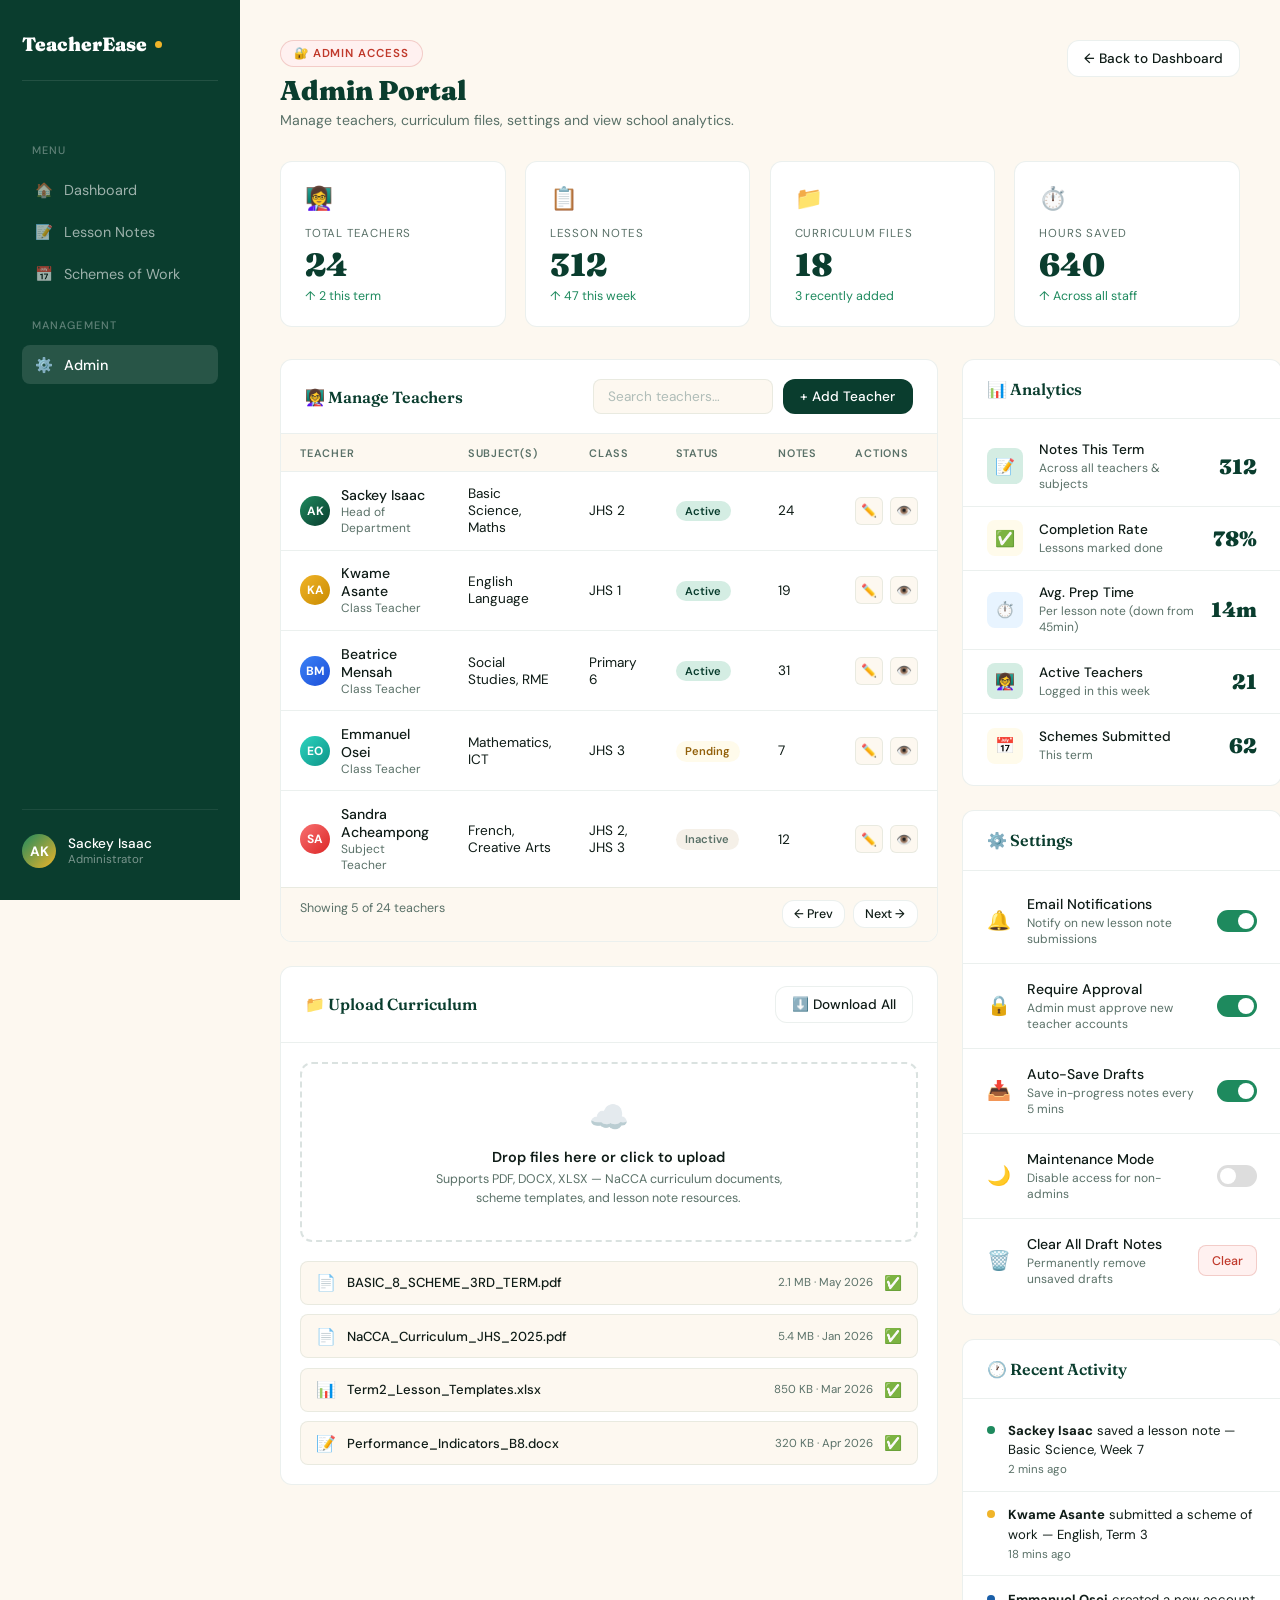
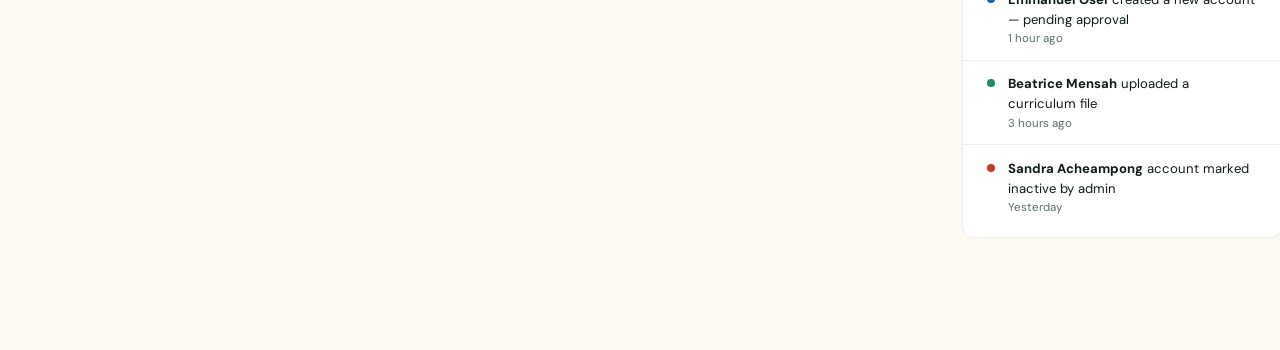
==== commit f37ec151: "Update admin.html" ====
--- a/admin.html
+++ b/admin.html
@@ -553,7 +553,7 @@
       <div class="teacher-profile">
         <div class="avatar">AK</div>
         <div class="teacher-info">
-          <div class="name">Ama Korsah</div>
+          <div class="name">Sackey Isaac</div>
           <div class="role">Administrator</div>
         </div>
       </div>
@@ -629,7 +629,7 @@
             </thead>
             <tbody>
               <tr>
-                <td><div class="teacher-name-cell"><div class="t-avatar av-green">AK</div><div><div class="t-name">Ama Korsah</div><div class="t-class">Head of Department</div></div></div></td>
+                <td><div class="teacher-name-cell"><div class="t-avatar av-green">AK</div><div><div class="t-name">Sackey Isaac</div><div class="t-class">Head of Department</div></div></div></td>
                 <td>Basic Science, Maths</td>
                 <td>JHS 2</td>
                 <td><span class="status-badge status-active">Active</span></td>
@@ -833,7 +833,7 @@
           <div class="activity-feed">
             <div class="activity-item">
               <div class="activity-dot dot-green"></div>
-              <div><div class="activity-text"><strong>Ama Korsah</strong> saved a lesson note — Basic Science, Week 7</div><div class="activity-time">2 mins ago</div></div>
+              <div><div class="activity-text"><strong>Sackey Isaac</strong> saved a lesson note — Basic Science, Week 7</div><div class="activity-time">2 mins ago</div></div>
             </div>
             <div class="activity-item">
               <div class="activity-dot dot-gold"></div>
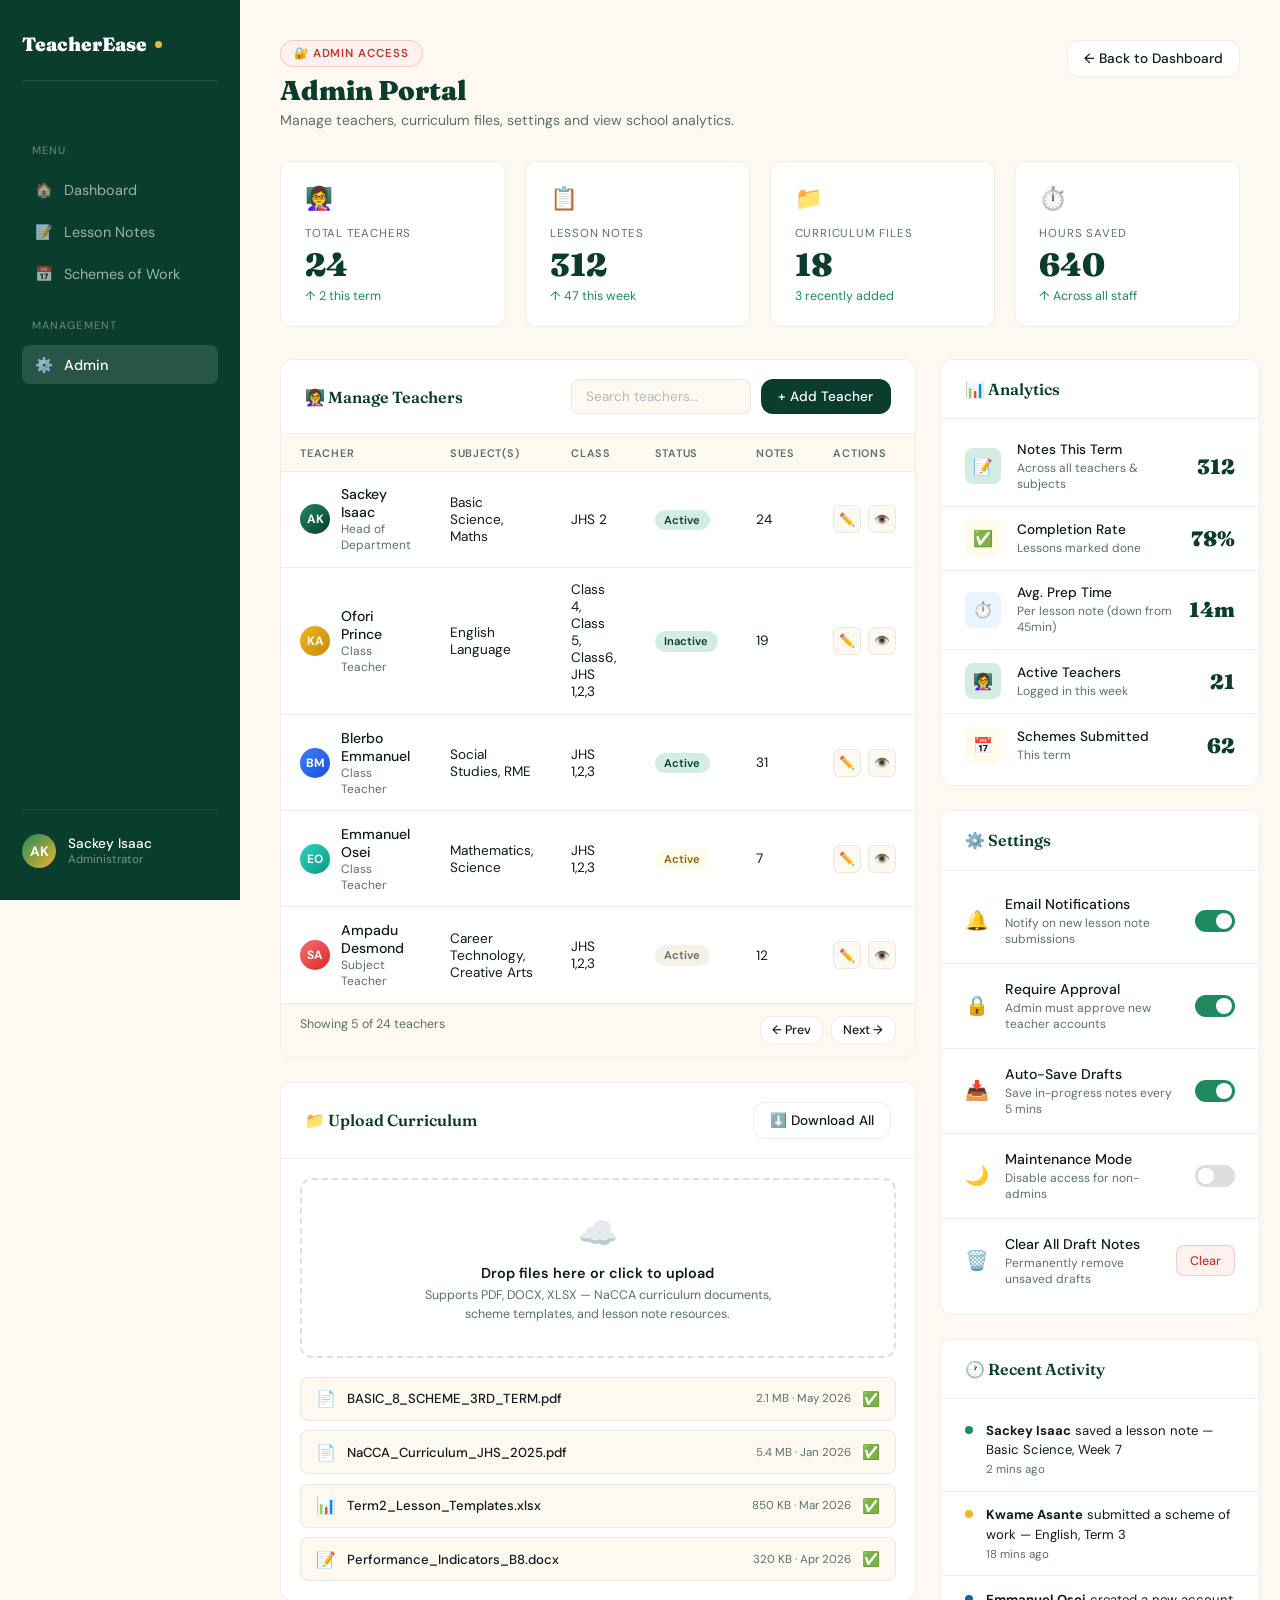
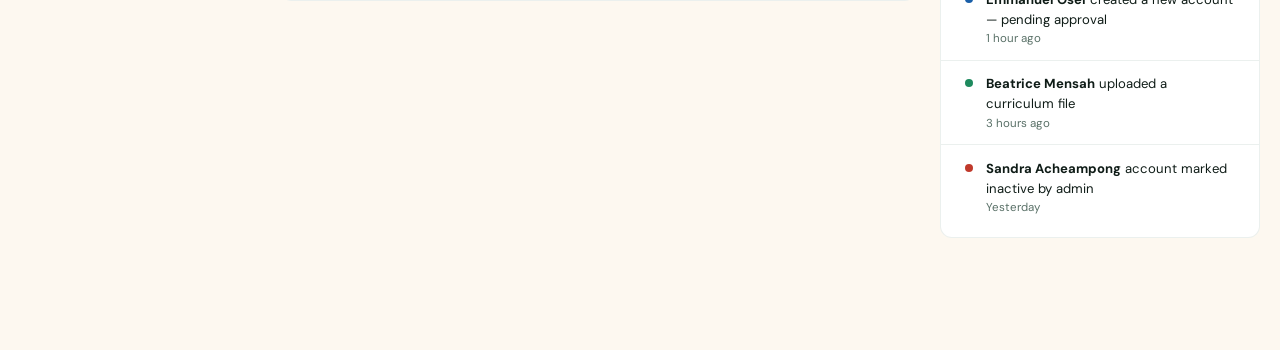
==== commit d914f24e: "Update admin.html" ====
--- a/admin.html
+++ b/admin.html
@@ -637,34 +637,34 @@
                 <td><div class="action-btns"><button class="icon-btn" title="Edit">✏️</button><button class="icon-btn" title="View">👁️</button></div></td>
               </tr>
               <tr>
-                <td><div class="teacher-name-cell"><div class="t-avatar av-gold">KA</div><div><div class="t-name">Kwame Asante</div><div class="t-class">Class Teacher</div></div></div></td>
+                <td><div class="teacher-name-cell"><div class="t-avatar av-gold">KA</div><div><div class="t-name">Ofori Prince</div><div class="t-class">Class Teacher</div></div></div></td>
                 <td>English Language</td>
-                <td>JHS 1</td>
-                <td><span class="status-badge status-active">Active</span></td>
+                <td>Class 4, Class 5, Class6, JHS 1,2,3</td>
+                <td><span class="status-badge status-active">Inactive</span></td>
                 <td>19</td>
                 <td><div class="action-btns"><button class="icon-btn">✏️</button><button class="icon-btn">👁️</button></div></td>
               </tr>
               <tr>
-                <td><div class="teacher-name-cell"><div class="t-avatar av-blue">BM</div><div><div class="t-name">Beatrice Mensah</div><div class="t-class">Class Teacher</div></div></div></td>
+                <td><div class="teacher-name-cell"><div class="t-avatar av-blue">BM</div><div><div class="t-name">Blerbo Emmanuel</div><div class="t-class">Class Teacher</div></div></div></td>
                 <td>Social Studies, RME</td>
-                <td>Primary 6</td>
+                <td>JHS 1,2,3</td>
                 <td><span class="status-badge status-active">Active</span></td>
                 <td>31</td>
                 <td><div class="action-btns"><button class="icon-btn">✏️</button><button class="icon-btn">👁️</button></div></td>
               </tr>
               <tr>
                 <td><div class="teacher-name-cell"><div class="t-avatar av-teal">EO</div><div><div class="t-name">Emmanuel Osei</div><div class="t-class">Class Teacher</div></div></div></td>
-                <td>Mathematics, ICT</td>
-                <td>JHS 3</td>
-                <td><span class="status-badge status-pending">Pending</span></td>
+                <td>Mathematics, Science</td>
+                <td>JHS 1,2,3</td>
+                <td><span class="status-badge status-pending">Active</span></td>
                 <td>7</td>
                 <td><div class="action-btns"><button class="icon-btn">✏️</button><button class="icon-btn">👁️</button></div></td>
               </tr>
               <tr>
-                <td><div class="teacher-name-cell"><div class="t-avatar av-red">SA</div><div><div class="t-name">Sandra Acheampong</div><div class="t-class">Subject Teacher</div></div></div></td>
-                <td>French, Creative Arts</td>
-                <td>JHS 2, JHS 3</td>
-                <td><span class="status-badge status-inactive">Inactive</span></td>
+                <td><div class="teacher-name-cell"><div class="t-avatar av-red">SA</div><div><div class="t-name">Ampadu Desmond</div><div class="t-class">Subject Teacher</div></div></div></td>
+                <td>Career Technology, Creative Arts</td>
+                <td>JHS 1,2,3</td>
+                <td><span class="status-badge status-inactive">Active</span></td>
                 <td>12</td>
                 <td><div class="action-btns"><button class="icon-btn">✏️</button><button class="icon-btn">👁️</button></div></td>
               </tr>
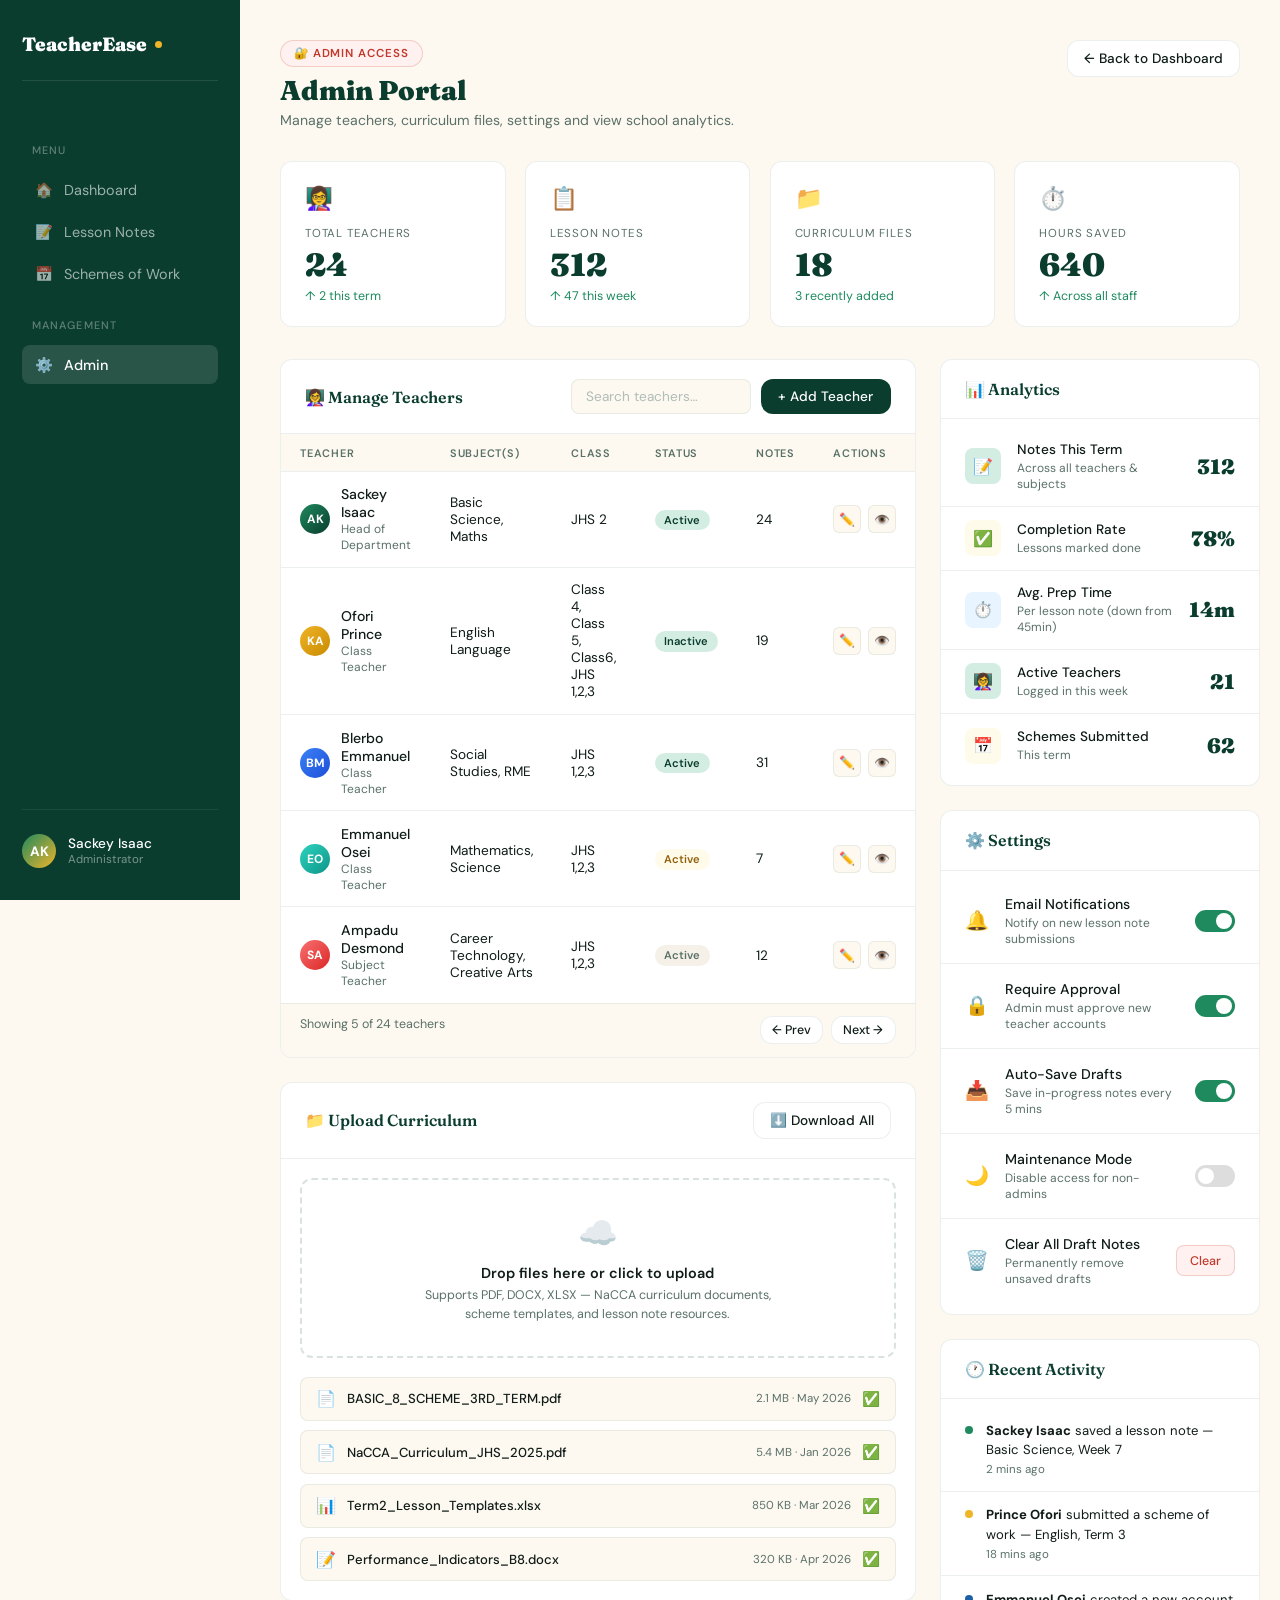
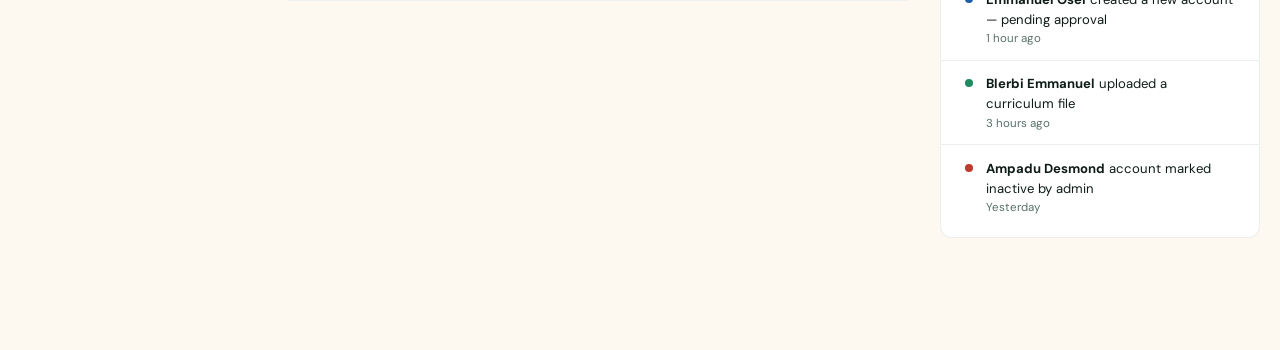
==== commit e1f65dab: "Update admin.html" ====
--- a/admin.html
+++ b/admin.html
@@ -837,7 +837,7 @@
             </div>
             <div class="activity-item">
               <div class="activity-dot dot-gold"></div>
-              <div><div class="activity-text"><strong>Kwame Asante</strong> submitted a scheme of work — English, Term 3</div><div class="activity-time">18 mins ago</div></div>
+              <div><div class="activity-text"><strong>Prince Ofori</strong> submitted a scheme of work — English, Term 3</div><div class="activity-time">18 mins ago</div></div>
             </div>
             <div class="activity-item">
               <div class="activity-dot dot-blue"></div>
@@ -845,11 +845,11 @@
             </div>
             <div class="activity-item">
               <div class="activity-dot dot-green"></div>
-              <div><div class="activity-text"><strong>Beatrice Mensah</strong> uploaded a curriculum file</div><div class="activity-time">3 hours ago</div></div>
+              <div><div class="activity-text"><strong>Blerbi Emmanuel</strong> uploaded a curriculum file</div><div class="activity-time">3 hours ago</div></div>
             </div>
             <div class="activity-item">
               <div class="activity-dot dot-red"></div>
-              <div><div class="activity-text"><strong>Sandra Acheampong</strong> account marked inactive by admin</div><div class="activity-time">Yesterday</div></div>
+              <div><div class="activity-text"><strong>Ampadu Desmond</strong> account marked inactive by admin</div><div class="activity-time">Yesterday</div></div>
             </div>
           </div>
         </div>
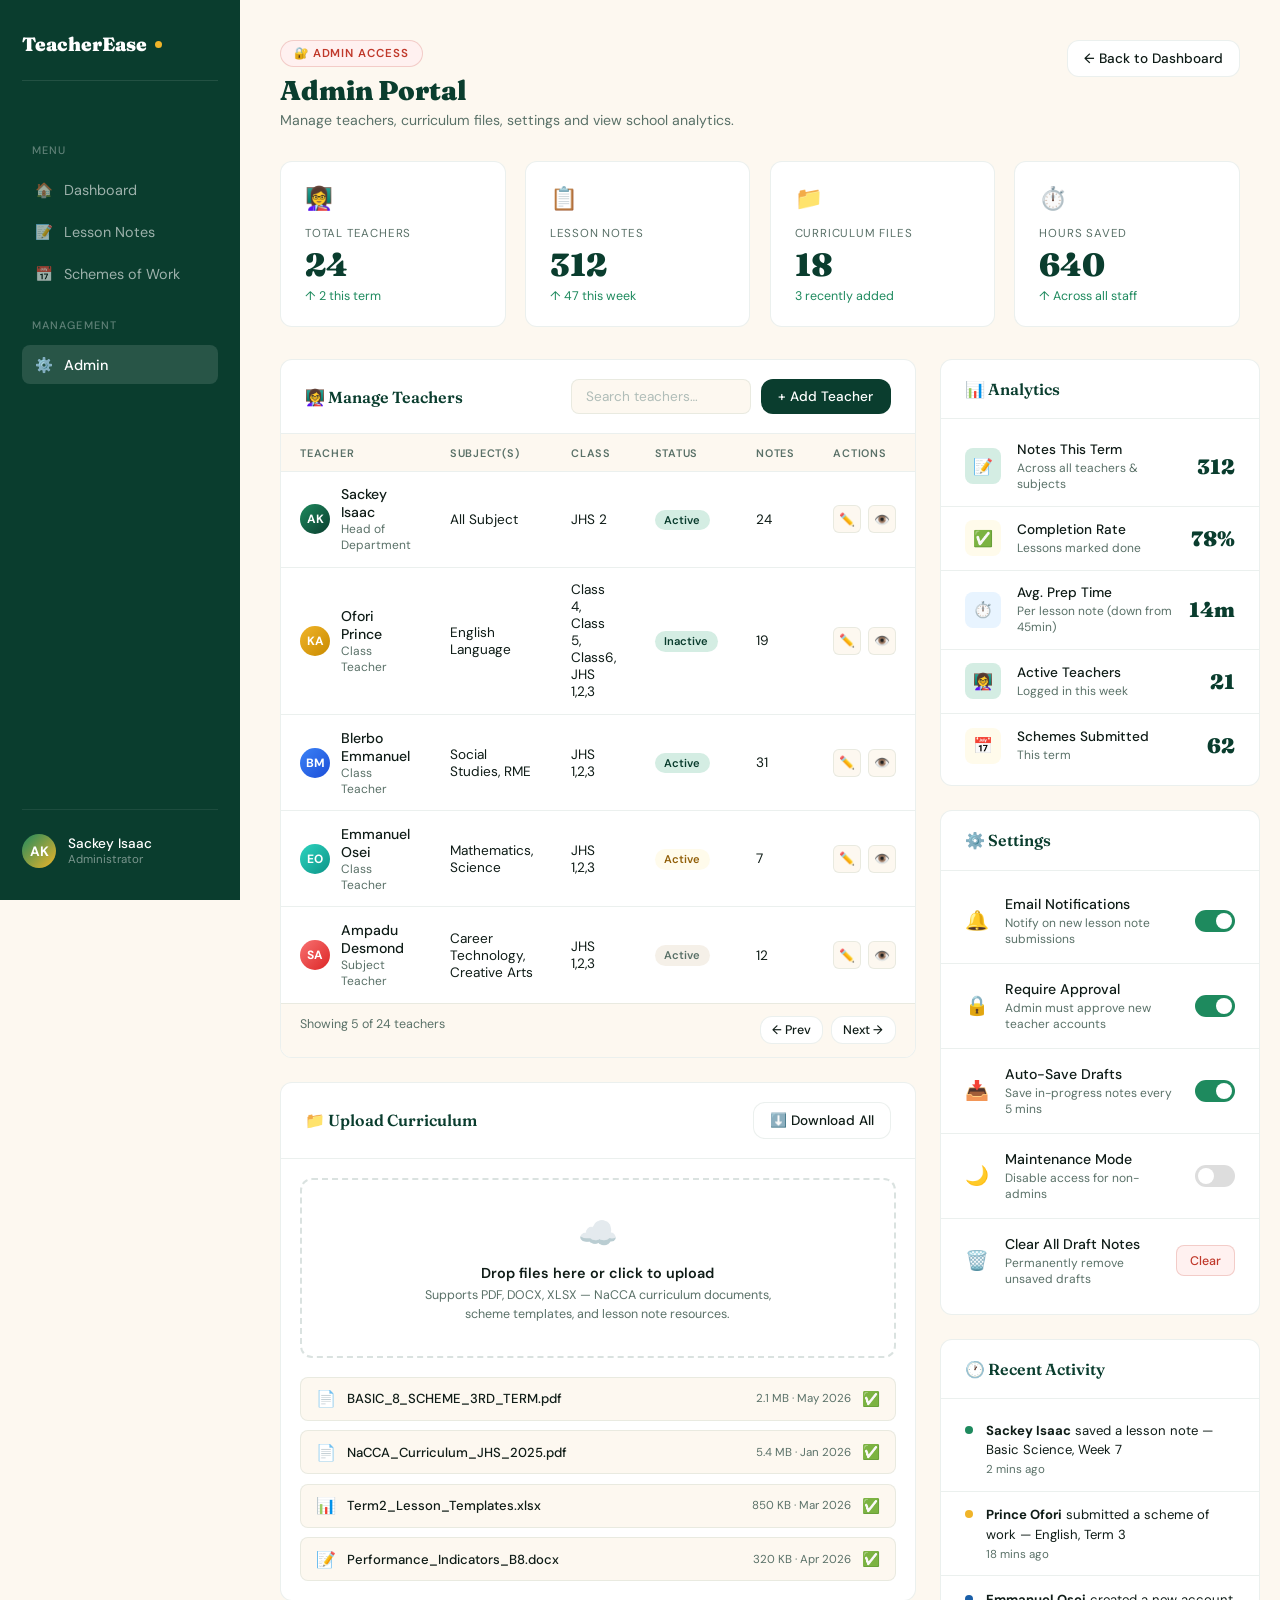
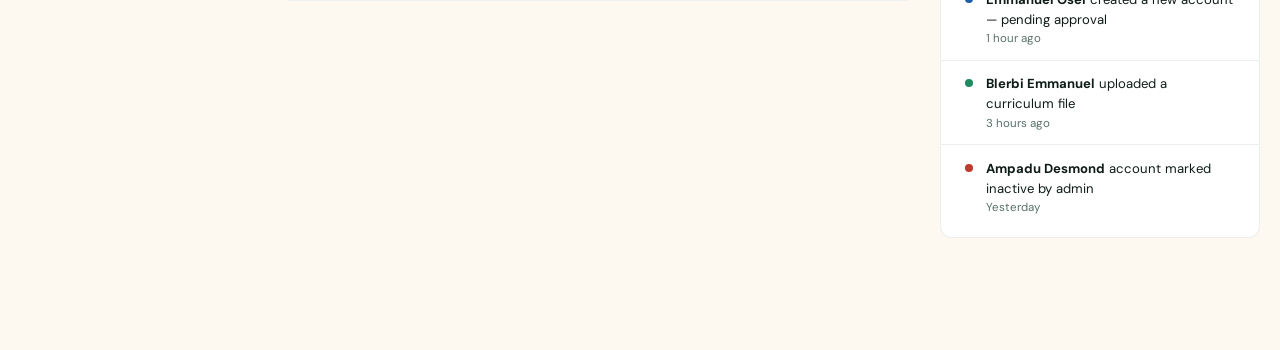
==== commit f487d37e: "Change subject listing from 'Basic Science, Maths' to 'All Subject'" ====
--- a/admin.html
+++ b/admin.html
@@ -630,7 +630,7 @@
             <tbody>
               <tr>
                 <td><div class="teacher-name-cell"><div class="t-avatar av-green">AK</div><div><div class="t-name">Sackey Isaac</div><div class="t-class">Head of Department</div></div></div></td>
-                <td>Basic Science, Maths</td>
+                <td>All Subject</td>
                 <td>JHS 2</td>
                 <td><span class="status-badge status-active">Active</span></td>
                 <td>24</td>
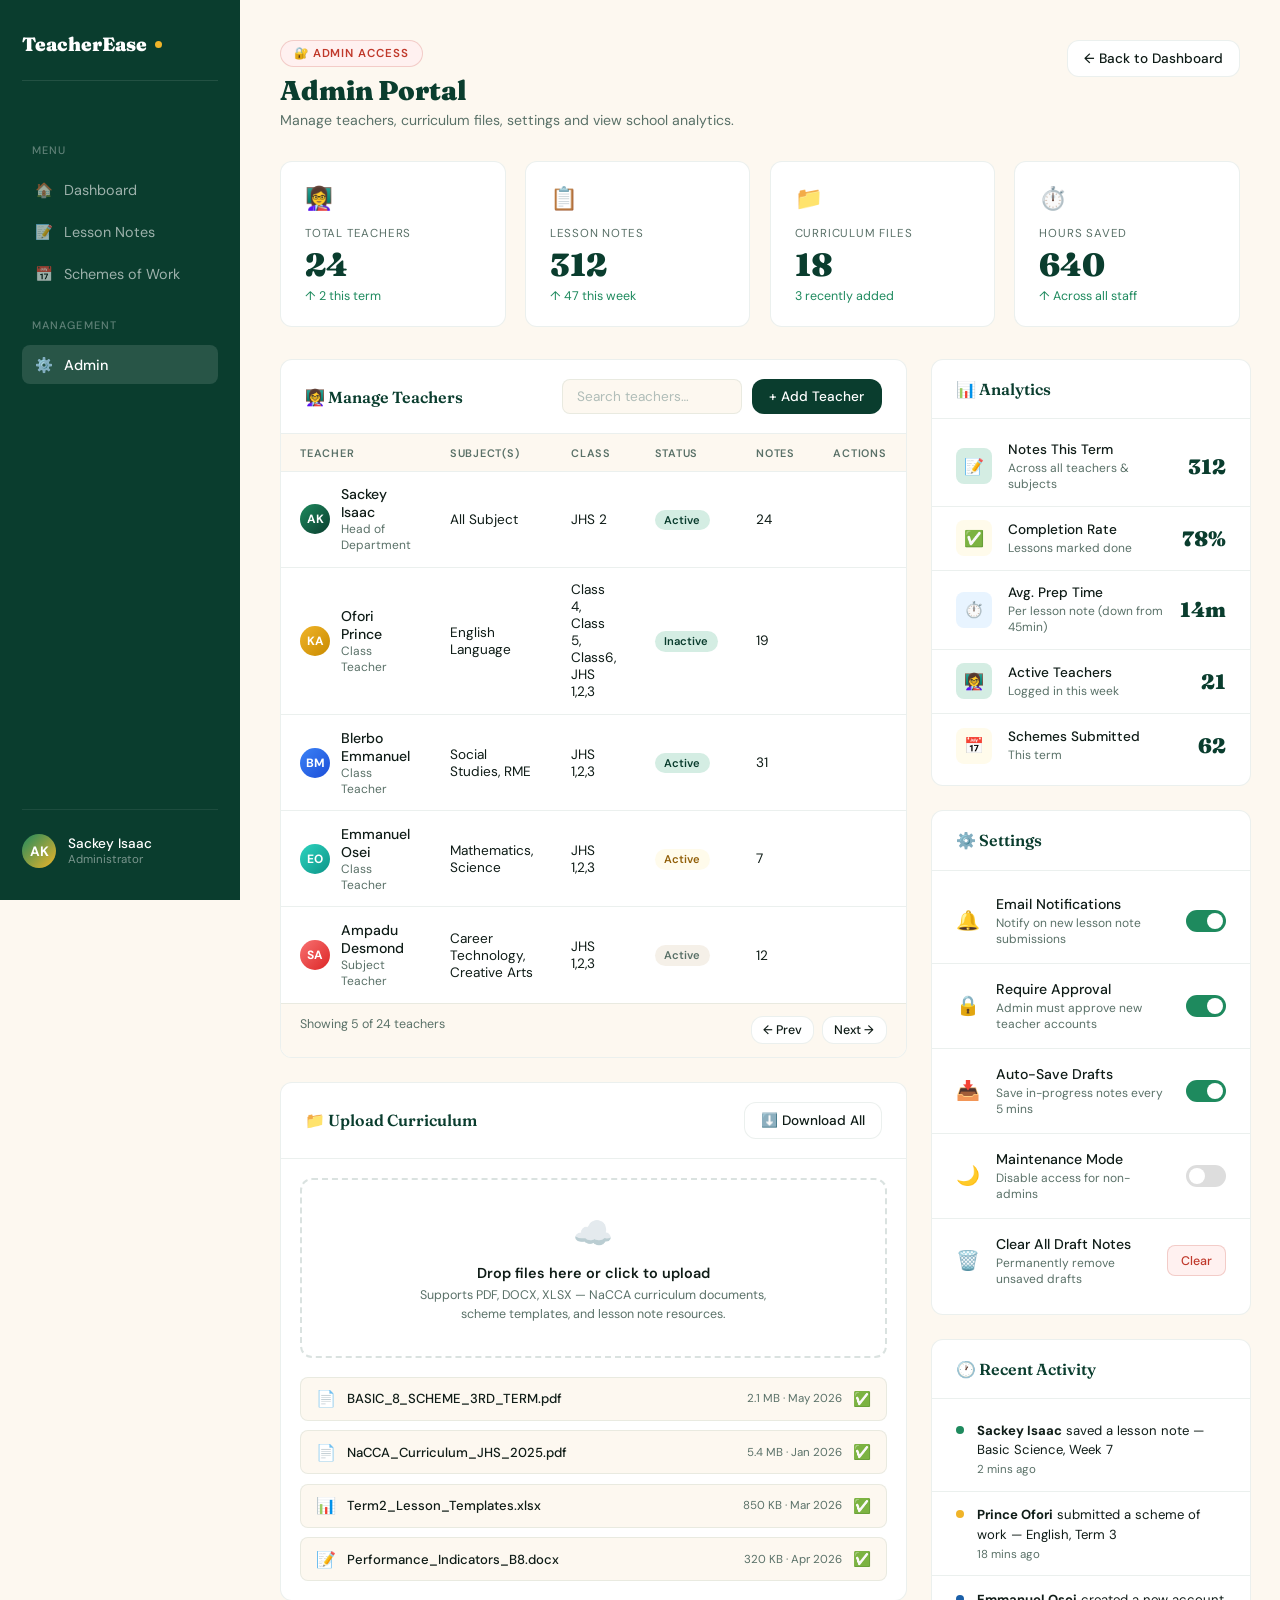
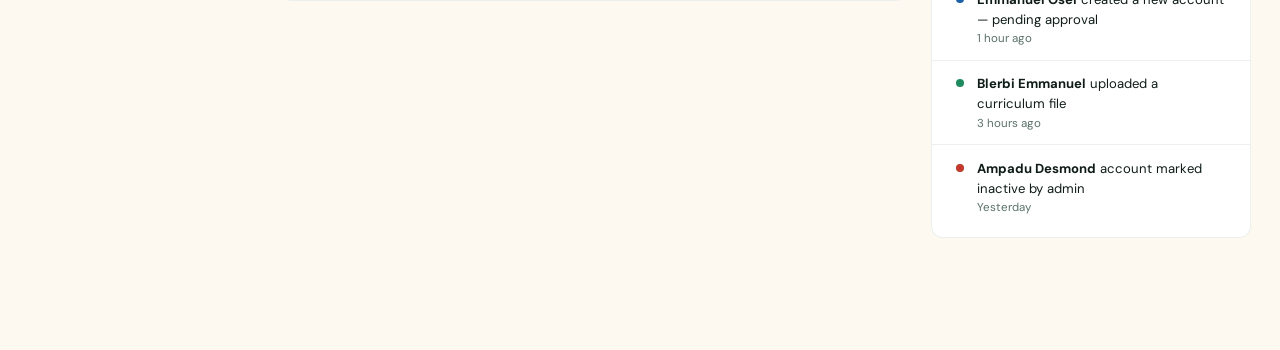
==== commit ac3b6209: "Update admin.html" ====
--- a/admin.html
+++ b/admin.html
@@ -634,7 +634,6 @@
                 <td>JHS 2</td>
                 <td><span class="status-badge status-active">Active</span></td>
                 <td>24</td>
-                <td><div class="action-btns"><button class="icon-btn" title="Edit">✏️</button><button class="icon-btn" title="View">👁️</button></div></td>
               </tr>
               <tr>
                 <td><div class="teacher-name-cell"><div class="t-avatar av-gold">KA</div><div><div class="t-name">Ofori Prince</div><div class="t-class">Class Teacher</div></div></div></td>
@@ -642,7 +641,6 @@
                 <td>Class 4, Class 5, Class6, JHS 1,2,3</td>
                 <td><span class="status-badge status-active">Inactive</span></td>
                 <td>19</td>
-                <td><div class="action-btns"><button class="icon-btn">✏️</button><button class="icon-btn">👁️</button></div></td>
               </tr>
               <tr>
                 <td><div class="teacher-name-cell"><div class="t-avatar av-blue">BM</div><div><div class="t-name">Blerbo Emmanuel</div><div class="t-class">Class Teacher</div></div></div></td>
@@ -650,7 +648,6 @@
                 <td>JHS 1,2,3</td>
                 <td><span class="status-badge status-active">Active</span></td>
                 <td>31</td>
-                <td><div class="action-btns"><button class="icon-btn">✏️</button><button class="icon-btn">👁️</button></div></td>
               </tr>
               <tr>
                 <td><div class="teacher-name-cell"><div class="t-avatar av-teal">EO</div><div><div class="t-name">Emmanuel Osei</div><div class="t-class">Class Teacher</div></div></div></td>
@@ -658,7 +655,6 @@
                 <td>JHS 1,2,3</td>
                 <td><span class="status-badge status-pending">Active</span></td>
                 <td>7</td>
-                <td><div class="action-btns"><button class="icon-btn">✏️</button><button class="icon-btn">👁️</button></div></td>
               </tr>
               <tr>
                 <td><div class="teacher-name-cell"><div class="t-avatar av-red">SA</div><div><div class="t-name">Ampadu Desmond</div><div class="t-class">Subject Teacher</div></div></div></td>
@@ -666,7 +662,6 @@
                 <td>JHS 1,2,3</td>
                 <td><span class="status-badge status-inactive">Active</span></td>
                 <td>12</td>
-                <td><div class="action-btns"><button class="icon-btn">✏️</button><button class="icon-btn">👁️</button></div></td>
               </tr>
             </tbody>
           </table>
